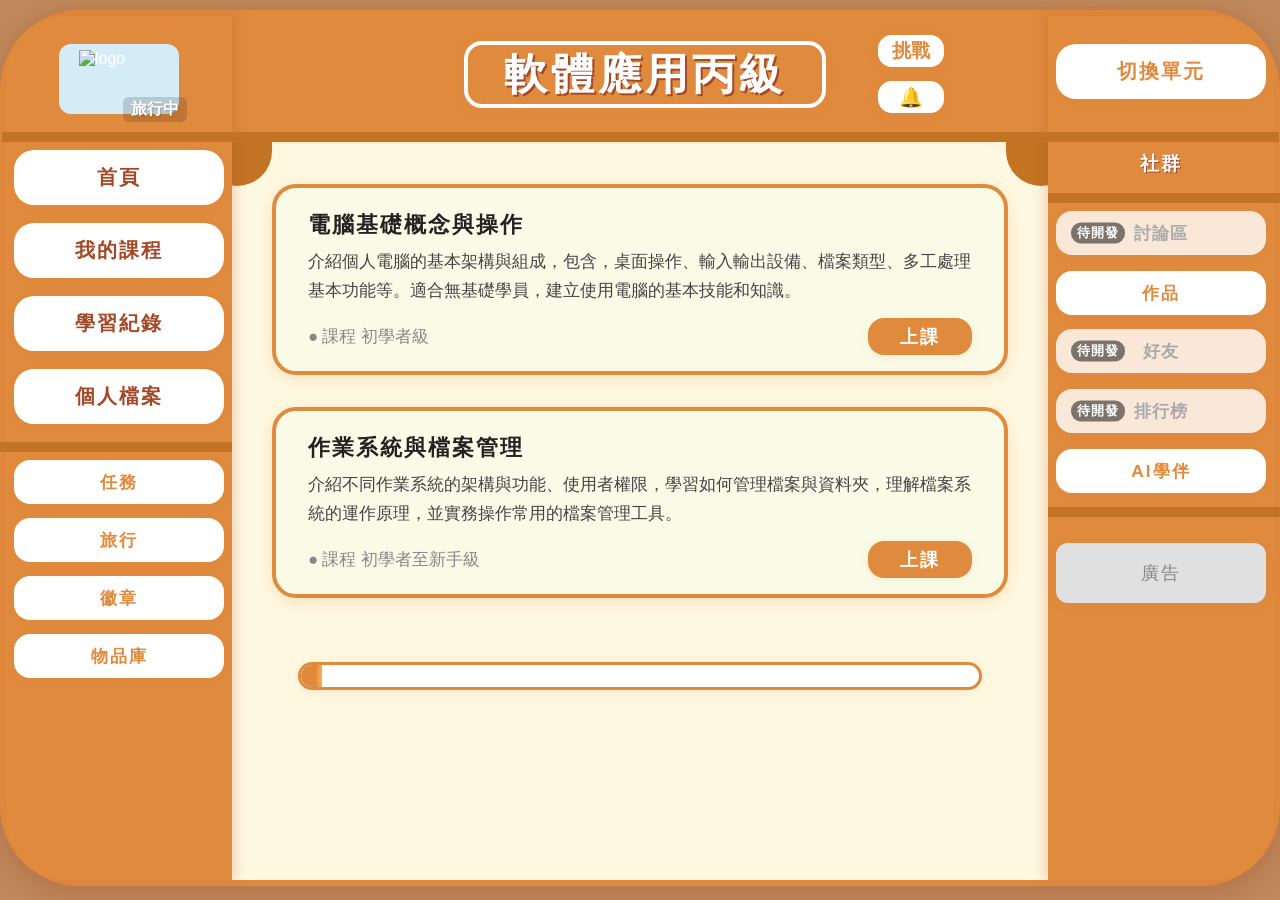
==== Main.html @ 5e8b5985 "Updates" ====
<!DOCTYPE html>
<!-- saved from url=(0060)file:///C:/Users/c1348/Documents/GitHub/Web/public/Main.html -->
<html lang="zh-Hant">

<head>
  <meta http-equiv="Content-Type" content="text/html; charset=UTF-8">

  <title>軟體應用丙級主畫面</title>
  <meta name="viewport" content="width=device-width, initial-scale=1">
  <link href="./Main_files/bootstrap.min.css" rel="stylesheet">
  <link href="./Main_files/css2" rel="stylesheet">
  <link rel="stylesheet" href="Main.css">
   <script src="https://cdn.botpress.cloud/webchat/v2.4/inject.js"></script>
  <style>

    #webchat .bpWebchat {
      position: unset;
      width: 100%;
      height: 95%;
      max-height: 100%;
      max-width: 100%;      
    }

    #webchat .bpFab {
      display: none;
    }

    .card {
      background: #fff;
      border: 1px solid #ddd;
      border-radius: 8px;
      padding: 16px;
      margin: 8px;
      cursor: pointer;
      transition: transform 0.2s;
    }

    .card:hover {
      transform: translateY(-2px);
      box-shadow: 0 4px 8px rgba(0,0,0,0.1);
    }

    .unit-content-frame {
      background: #fff;
      border-radius: 8px;
      padding: 18px 24px;
      margin-bottom: 20px;
      border: 1px solid #ddd;
    }


    .unit-btns-wrapper {
      display: flex;
      gap: 12px;
      margin: 20px 0;
    }
    .unit-btn {
      min-width: 36px;
      height: 36px;
      border: none;
      border-radius: 50%;
      background: #bbb;
      color: #fff;
      font-size: 1.1rem;
      font-weight: bold;
      cursor: pointer;
      transition: background 0.2s, transform 0.1s;
      box-shadow: 0 2px 6px rgba(0,0,0,0.08);
      outline: none;
      padding: 0;
      display: flex;
      align-items: center;
      justify-content: center;
    }
    .unit-btn.active, .unit-btn:focus {
      background: #b75e14;
      transform: scale(1.08);
    }
    .subunit-btn {
      min-width: 72px;
      height: 36px;
      border: none;
      border-radius: 18px;
      background: #eee;
      color: #b75e14;
      font-size: 1rem;
      font-weight: bold;
      cursor: pointer;
      transition: background 0.2s, color 0.2s, transform 0.1s;
      box-shadow: 0 1px 4px rgba(0,0,0,0.06);
      outline: none;
      padding: 0 18px;
      margin-right: 0;
      margin-bottom: 0;
      display: flex;
      align-items: center;
      justify-content: center;
    }
    .subunit-btn.active, .subunit-btn:focus {
      background: #b75e14;
      color: #fff;
      transform: scale(1.06);
    }
    /* 其他現有樣式保持不變 */
  </style>
</head>

<body>
  <div class="main-card">
    <!-- 側邊欄 -->
    <div class="sidebar">
      <div class="logo-box">
        <img src="images/3/runing_cat.gif" alt="logo" class="logo-img">
        <div class="logo-text">旅行中</div>
      </div>
      <div class="dark-frame" style="visibility:hidden"></div>
      <button class="nav-btn" onclick="showPage('page-home')">首頁</button>
      <button class="nav-btn" onclick="showPage('page-courses')">我的課程</button>
      <button class="nav-btn" onclick="showPage('page-records')">學習紀錄</button>
      <button class="nav-btn" onclick="showPage('page-profile')">個人檔案</button>
      <div class="dark-frame"></div>
      <button class="nav-btn2"onclick="showPage('page-mission')">任務</button>
      <button class="nav-btn2" onclick="showPage('page-adventure')">旅行</button>
      <button class="nav-btn2"onclick="showPage('page-badge')">徽章</button>
      <button class="nav-btn2">物品庫</button>
    </div>
    <!-- 主區塊：標題列+內容 -->
    <div class="main-area">
      <div class="main-header">
        <div class="ball" style="left:-30px;"></div>
        <div class="ball" style="right:36px;"></div>
        <span class="main-title">軟體應用丙級</span>
        <div class="right-btn-group" style="z-index: 2;">
          <button class="challenge-btn" onclick="showChallengeModal()">挑戰</button>
          <button class="bell-btn">🔔</button>
        </div>
      </div>
      <div class="dark-frame"
        style="margin-left: 7px; background-color: #C47323; width: 128%; z-index: 5; align-self: center;"></div>
      <div class="main-content" style="padding: 10px 40px;">
        <!-- 我的課程 -->
        <div id="page-courses">
          <!-- ...原本我的課程內容... -->
          <div class="lesson-list">
            <div class="lesson-card">
              <div class="lesson-title">電腦基礎概念與操作</div>
              <div class="lesson-desc">介紹個人電腦的基本架構與組成，包含，桌面操作、輸入輸出設備、檔案類型、多工處理基本功能等。適合無基礎學員，建立使用電腦的基本技能和知識。</div>
              <div class="lesson-meta">
                <span>● 課程 初學者級</span>
                <button class="lesson-btn" onclick="showPage('page-lesson', 'basic-pc')">上課</button>
              </div>
            </div>
            <div class="lesson-card">
              <div class="lesson-title">作業系統與檔案管理</div>
              <div class="lesson-desc">介紹不同作業系統的架構與功能、使用者權限，學習如何管理檔案與資料夾，理解檔案系統的運作原理，並實務操作常用的檔案管理工具。</div>
              <div class="lesson-meta">
                <span>● 課程 初學者至新手級</span>
                <button class="lesson-btn" onclick="showPage('page-lesson', 'os-file')">上課</button>                          
              </div>                
            </div>
          </div>          
          <div class="progress-bar" >
            <div class="progress-bar-inner" style="width:3%"></div>
          </div>          
        </div>        
        <!-- 筆記 -->
        <div id="page-notes" style="display:none;">
          <h2>筆記</h2>
          <p>這裡是筆記內容。</p>
        </div>
        <!-- 首頁 -->
        <div id="page-home" style="display:none;">
          <h2>首頁</h2>
          <p>這裡是首頁內容。</p>
        </div>
        <!-- 學習紀錄 -->
        <div id="page-records" style="display:none;">
          <h2>學習紀錄</h2>
          <p>這裡是學習紀錄內容。</p>
        </div>
        <!-- 個人檔案頁面 -->
        <div id="page-profile" style="display:none;">
          <h2>個人檔案</h2>
          <p>這裡是個人檔案內容。</p>
        </div>
        <!-- 旅行頁面 -->
        <div id="page-adventure" style="display:none;">
          <h2>旅行</h2>
          <p>這裡是旅行內容。</p>
        </div>
        <!-- 課堂 -->
        <div id="page-lesson" style="display:none;">
          <div class="lesson-header">
            <div class="lesson-text">
              <h2 id="lesson-title" style="font-size: 1.6rem; color: #FFF; letter-spacing: 2px; margin: 6px 0px;">
                課堂名稱</h2>
              <h4 id="lesson-desc" style="font-size: 1rem; color: #FFF; margin: 0;">課程內容會顯示在這裡。</h4>
            </div>
            <div class="progrress-frame" style="position: relative;">
              <img src="images/3/Progress_Cat.png" style="width: 150%; height: 200%; z-index: 2;" alt="進度貓咪">
                <div style="position: absolute; left: 70%; transform: translateX(-50%); bottom: -42px; width: 160px; height: 48px; background: #fff; border-radius: 8px; border: 4px solid #333; display: flex; align-items: center; justify-content: center; font-size: 1.1rem; color: #333; box-shadow: 0 2px 8px rgba(0,0,0,0.08); font-weight: bold;">
                目前進度：<span id="lesson-progress">0%</span>
              </div>
            </div>
          </div>
          <div id="lesson-units" class="unit-btns-wrapper"></div>
          <div class="unit-content-frame" style="background: #fff; border-radius: 8px; padding: 18px 24px; margin-bottom: 20px;">
            <h3 id="unit-title" style="color: #b75e14; font-size: 1.2rem; margin-bottom: 8px;">單元標題</h3>
            <div id="unit-content" style="color: #333; font-size: 1rem;">單元內容會顯示在這裡。</div>
          </div>
        </div>
        <!-- 任務頁面 -->
        <div id="page-mission" style="display:none;">
          <h2>任務</h2>
          <p>這裡是任務內容。</p>
        </div>
        <!-- 徽章頁面 -->
        <div id="page-badge" style="display:none;">
          <h2>徽章</h2>
          <p>這裡是徽章內容。</p>
        </div>
        <!-- 其他頁面依此類推... -->
      </div>
    </div>
    <!-- 右側欄 -->
    <div class="rightbar">
      <button class="unit-btn1">切換單元</button>
      <div class="dark-frame" style="visibility:hidden; margin-left: 12px;"></div>
      <div class="section-title">社群</div>
      <div class="dark-frame" style="margin-left: 12px;"></div>
      <button class="group-btn disabled-btn">討論區</button>
      <button class="nav-btn2">作品</button>
      <button class="group-btn disabled-btn">好友</button>
      <button class="group-btn disabled-btn">排行榜</button>
      <button class="nav-btn2" onclick="openAIWebchat()">AI學伴</button>
      <div class="dark-frame" style="margin-left: 12px;"></div>
      <div class="ad">廣告</div>
    </div>
  </div>

  <!-- 挑戰小視窗 Modal -->
  <div id="challenge-modal" style="display:none; position: fixed; left: 50%; top: 60%; transform: translate(-50%, 0); min-width: 320px; min-height: 120px; background: #fff; border-radius: 12px; box-shadow: 0 4px 24px rgba(0,0,0,0.18); z-index: 9999; padding: 24px 32px; text-align: center;">
    <h3 style="margin-bottom: 8px;position: absolute; top:16  px">挑戰！</h3>    
    <div class="progress-bar">
  <!-- 挑戰條-->
      <div class="progress-bar-inner" style="position: relative; width:100%; top: -16px; " >
      <p style="position: relative; top: -0px; z-index: 2;color: #fff;left: -25%;">完成一個課程。</p>
      </div>
    </div>
    <div class="progress-bar" style="margin-top:auto; ">
  <!-- 挑戰條-->
      <div class="progress-bar-inner" style="position: relative; width:100%; top: -16px;" >
      <p style="position: relative; top: -0px; z-index: 2;color: #fff;left: -25%;">完成三個課程。</p>
      </div>
    </div>
    <button onclick="closeChallengeModal()" style="margin-top: 0px;" class="lesson-btn">關閉</button>
  </div>
    <!-- AI學伴  -->
  <div id="webchat" style="z-index: 2; position:absolute; bottom: 0%; right:0dvi; width: 300px; height: 400px; display: none;"></div>
  <script>
    const lessons = {
      'basic-pc': {
        title: '電腦基礎概念與操作',
        desc: '介紹個人電腦的基本架構與組成，包含桌面操作、輸入輸出設備、檔案類型、資料傳輸速度基本功能等。適合無基礎學員，建立使用電腦的基本技能和知識。',
        units: [
          { 
            title: '單元一：電腦的組成', 
            content: `
              <div>
                <div style="margin-bottom:16px; display: flex; gap: 12px; flex-wrap: wrap;">
                  <button class="subunit-btn" id="subunit-btn-0" onclick="showSubUnit(0)">主機</button>
                  <button class="subunit-btn" id="subunit-btn-1" onclick="showSubUnit(1)">螢幕</button>
                  <button class="subunit-btn" id="subunit-btn-2" onclick="showSubUnit(2)">鍵盤</button>
                  <button class="subunit-btn" id="subunit-btn-3" onclick="showSubUnit(3)">滑鼠</button>
                  <button class="subunit-btn" id="subunit-btn-4" onclick="showSubUnit(4)">互動表格</button>
                </div>
                <div id="subunit-content"></div>
              </div>
            `
          },
          { title: '單元二：桌面操作', content: '學習如何操作桌面、開啟程式、管理視窗。' },
          { title: '單元三：輸入輸出設備', content: '認識各種輸入與輸出設備，例如滑鼠、鍵盤、印表機、螢幕等。' },
          { title: '單元四：檔案類型', content: '了解常見的檔案類型與副檔名，如何辨識與管理。' },
          { title: '單元五：多工處理', content: '介紹多工處理的基本概念與在作業系統中的應用。' },
          { title: '單元六：資料傳輸速度', content: '說明資料傳輸速度的單位與影響因素。' },
          { title: '單元七：電腦安全', content: '基礎電腦安全知識與防護措施。' },
          { title: '單元八：軟體安裝', content: '學習如何安裝與移除應用程式。' },
          { title: '單元九：網路基礎', content: '簡介網路連線與網路設定。' },
          { title: '單元十：常見問題排解', content: '遇到電腦問題時的基本排解方法。' }
        ]
      },
      'os-file': {
        title: '作業系統與檔案管理',
        desc: '介紹不同作業系統的架構與功能、使用者權限，學習如何管理檔案與資料夾，理解檔案系統的運作原理，並實務操作常用的檔案管理工具。',
        units: [
          { title: '單元一：作業系統介紹', content: '本單元說明作業系統的種類與基本功能。' },
          { title: '單元二：檔案與資料夾管理', content: '學習如何建立、刪除、移動檔案與資料夾。' },
          { title: '單元三：使用者權限', content: '了解作業系統中的使用者權限與安全性設定。' },
          { title: '單元四：檔案系統原理', content: '認識檔案系統的運作方式與常見格式。' },
          { title: '單元五：實用檔案管理工具', content: '介紹常用的檔案管理工具與操作技巧。' },
          { title: '單元六：備份與還原', content: '學習如何備份與還原檔案。' },
          { title: '單元七：磁碟管理', content: '磁碟分割、格式化與管理。' },
          { title: '單元八：系統設定', content: '作業系統常見設定與調整。' },
          { title: '單元九：資源監控', content: '如何監控系統資源與效能。' },
          { title: '單元十：常見問題排解', content: '作業系統與檔案管理常見問題的排解方法。' }
        ]
      }
      // 你可以繼續新增更多課程資料
    };

    function showPage(pageId, lessonId) {
      const pages = ['page-home', 'page-notes', 'page-courses', 'page-records', 'page-lesson','page-profile','page-adventure','page-mission','page-badge'];
      pages.forEach(id => {
        document.getElementById(id).style.display = (id === pageId) ? '' : 'none';
      });

      if (pageId === 'page-lesson' && lessonId && lessons[lessonId]) {
        document.getElementById('lesson-title').textContent = lessons[lessonId].title;
        document.getElementById('lesson-desc').textContent = lessons[lessonId].desc;
        // 動態產生單元小按鈕（僅顯示一、二、三...）
        const numToZh = ['一','二','三','四','五','六','七','八','九','十'];
        let unitListHtml = '';
        lessons[lessonId].units.forEach((unit, idx) => {
          const zh = numToZh[idx] || (idx+1);
          unitListHtml += `<button class="unit-btn" id="unit-btn-${idx}" onclick="showUnit('${lessonId}', ${idx})">${zh}</button>`;
        });
        document.getElementById('lesson-units').innerHTML = unitListHtml;
        // 預設顯示第一個單元內容並高亮
        showUnit(lessonId, 0);
      }
    }
    // 顯示單元內容
    function showUnit(lessonId, unitIdx) {
      const unit = lessons[lessonId].units[unitIdx];
      document.getElementById('unit-title').textContent = unit.title;
      // 判斷是否為"單元一：電腦的組成"
      if (unit.title.indexOf('電腦的組成') !== -1) {
        document.getElementById('unit-content').innerHTML = unit.content;
        showSubUnit(0); // 預設顯示第一個子單元
      } else if (unit.title.indexOf('互動表格') !== -1) {
        document.getElementById('unit-content').innerHTML = unit.content;
        renderInteractiveTableV2();
      } else {
        document.getElementById('unit-content').textContent = unit.content;
      }
      // 高亮目前按鈕
      const btns = document.querySelectorAll('.unit-btn');
      btns.forEach((btn, idx) => btn.classList.toggle('active', idx === unitIdx));
    }

    // 單元一子單元內容
    const subUnitContents = [
      // 主機
      `<div>
        <div id="dialogue-system" style="margin-bottom:16px;">
          <div id="dialogue-text" style="font-size:1.05em;min-height:40px;margin-bottom:12px;"></div>
          <div id="dialogue-choices" style="display:flex;gap:12px;"></div>
        </div>
        主機：電腦的核心部件，負責資料處理與運算。
      </div>`,
      // 螢幕
      `<div>
        <div id="dialogue-system" style="margin-bottom:16px;">
          <div id="dialogue-text" style="font-size:1.05em;min-height:40px;margin-bottom:12px;"></div>
          <div id="dialogue-choices" style="display:flex;gap:12px;"></div>
        </div>
        螢幕：顯示電腦輸出的資訊，屬於輸出設備。
      </div>`,
      // 鍵盤
      `<div>
        <div id="dialogue-system" style="margin-bottom:16px;">
          <div id="dialogue-text" style="font-size:1.05em;min-height:40px;margin-bottom:12px;"></div>
          <div id="dialogue-choices" style="display:flex;gap:12px;"></div>
        </div>
        鍵盤：常見的輸入設備，用於輸入文字與指令。
      </div>`,
      // 滑鼠
      `<div>
        <div id="dialogue-system" style="margin-bottom:16px;">
          <div id="dialogue-text" style="font-size:1.05em;min-height:40px;margin-bottom:12px;"></div>
          <div id="dialogue-choices" style="display:flex;gap:12px;"></div>
        </div>
        滑鼠：常見的輸入設備，用於控制游標與操作介面。
      </div>`,
      // 互動表格
      `<div id="interactive-table-frame" style='margin: 4px 0;'>
        <div style="border:2px solid #b75e14; border-radius:12px; padding:4px; background:#fff;">
          <div id="dialogue-system" style="margin-bottom:4px;">
            <div id="dialogue-text" style="font-size:1.05em;min-height:40px;margin-bottom:-24px;"></div>
            <div id="dialogue-choices" style="display:flex;gap:4px;"></div>
          </div>
          <div id="drag-table-container"></div>
          <div style="margin-top:8px;">
            <span style="font-size:0.95em;color:#888;">提示：拖曳下方裝置到正確分類框中。</span>
          </div>
        </div>
      </div>`
    ];

    function showSubUnit(idx) {
      const sub = document.getElementById('subunit-content');
      if (!sub) return;
      sub.innerHTML = subUnitContents[idx];
      // 高亮目前子單元按鈕
      for (let i = 0; i < 5; i++) {
        const btn = document.getElementById('subunit-btn-' + i);
        if (btn) btn.classList.toggle('active', i === idx);
      }
      // 對話引導
      renderDialogueSystemForSubunit(idx);
      if (idx === 4) renderInteractiveTableV2();
    }

    // 對話選擇系統 for 單元一子單元
    function renderDialogueSystemForSubunit(idx) {
      const dialogueSets = [
        // 主機
        [
          {
            text: "歡迎進入電腦的組成介紹。你知道主機的主要功能是什麼嗎？",
            choices: [
              { text: "資料處理與運算", next: 1 },
              { text: "顯示畫面", next: 2 }
            ]
          },
          {
            text: "答對了！主機負責資料處理與運算。下一步，來看看螢幕。",
            choices: [
              { text: "前往螢幕", action: () => showSubUnit(1) }
            ]
          },
          {
            text: "主機主要負責資料處理與運算，顯示畫面是螢幕的功能喔！",
            choices: [
              { text: "再試一次", next: 0 }
            ]
          }
        ],
        // 螢幕
        [
          {
            text: "螢幕屬於哪一類設備？",
            choices: [
              { text: "輸入設備", next: 2 },
              { text: "輸出設備", next: 1 }
            ]
          },
          {
            text: "正確！螢幕是輸出設備。接下來認識鍵盤。",
            choices: [
              { text: "前往鍵盤", action: () => showSubUnit(2) }
            ]
          },
          {
            text: "螢幕是輸出設備，負責顯示資訊。",
            choices: [
              { text: "再試一次", next: 0 }
            ]
          }
        ],
        // 鍵盤
        [
          {
            text: "鍵盤的主要用途是？",
            choices: [
              { text: "輸入文字與指令", next: 1 },
              { text: "播放音樂", next: 2 }
            ]
          },
          {
            text: "答對了！鍵盤是常見的輸入設備。接下來看看滑鼠。",
            choices: [
              { text: "前往滑鼠", action: () => showSubUnit(3) }
            ]
          },
          {
            text: "鍵盤主要用於輸入文字與指令，播放音樂是其他設備的功能。",
            choices: [
              { text: "再試一次", next: 0 }
            ]
          }
        ],
        // 滑鼠
        [
          {
            text: "滑鼠屬於哪一類設備？",
            choices: [
              { text: "輸入設備", next: 1 },
              { text: "輸出設備", next: 2 }
            ]
          },
          {
            text: "正確！滑鼠是輸入設備。最後來挑戰互動表格吧！",
            choices: [
              { text: "前往互動表格", action: () => showSubUnit(4) }
            ]
          },
          {
            text: "滑鼠是輸入設備，請再試一次！",
            choices: [
              { text: "再試一次", next: 0 }
            ]
          }
        ]
      ];

      const dialogue = dialogueSets[idx];
      if (!dialogue) {
        // 沒有對話內容時，將 dialogue-system 的 margin-bottom 設為 0
        const sys = document.getElementById('dialogue-system');
        if (sys) sys.style.marginBottom = '0';
        return;
      }
      const textDiv = document.getElementById('dialogue-text');
      const choicesDiv = document.getElementById('dialogue-choices');
      let dialogueIdx = 0;

      function renderDialogue(idx) {
        const node = dialogue[idx];
        textDiv.textContent = node.text;
        choicesDiv.innerHTML = '';
        node.choices.forEach(choice => {
          const btn = document.createElement('button');
          btn.textContent = choice.text;
          btn.className = 'subunit-btn';
          btn.onclick = () => {
            if (typeof choice.action === 'function') {
              choice.action();
            } else if (typeof choice.next === 'number') {
              renderDialogue(choice.next);
            }
          };
          choicesDiv.appendChild(btn);
        });
      }
      renderDialogue(dialogueIdx);
    }
    // 新版互動式表格JS
    function renderInteractiveTableV2() {
      const container = document.getElementById('drag-table-container');
      if (!container) return;
      container.innerHTML = `
        <div style="display: flex; align-items: flex-start; gap: 24px; position: relative; margin-top:0; padding-top:0;">
          <div id="table-frame-move" style="display:inline-block; border:2px dashed #b75e14; border-radius:10px; padding:12px; background:#fff; cursor:move; margin-top:0;">
            <table style="border-collapse:collapse;width:100%;max-width:420px;margin-top:0;">
              <tr>
            <th style="border:1px solid #b75e14;padding:8px 12px;background:#ffe5c2;">滑鼠</th>
            <th style="border:1px solid #b75e14;padding:8px 12px;background:#ffe5c2;">鍵盤</th>
            <th style="border:1px solid #b75e14;padding:8px 12px;background:#e7eaff;">螢幕</th>
            <th style="border:1px solid #b75e14;padding:8px 12px;background:#e7eaff;">喇叭</th>
              </tr>
              <tr>
            <td id="frame-mouse" class="drop-frame" style="border:1px solid #b75e14;height:60px;min-width:80px;"></td>
            <td id="frame-keyboard" class="drop-frame" style="border:1px solid #b75e14;height:60px;min-width:80px;"></td>
            <td id="frame-screen" class="drop-frame" style="border:1px solid #b75e14;height:60px;min-width:80px;"></td>
            <td id="frame-speaker" class="drop-frame" style="border:1px solid #b75e14;height:60px;min-width:80px;"></td>
              </tr>
              <tr>
            <th style="border:1px solid #b75e14;padding:8px 12px;background:#e7f7e7;" colspan="2">輸入設備</th>
            <th style="border:1px solid #b75e14;padding:8px 12px;background:#f7e7e7;" colspan="2">輸出設備</th>
              </tr>
              <tr>
            <td id="frame-input" class="drop-frame" colspan="2" style="border:1px solid #b75e14;height:60px;"></td>
            <td id="frame-output" class="drop-frame" colspan="2" style="border:1px solid #b75e14;height:60px;"></td>
              </tr>
            </table>
            </div>
            <div style="display:flex;flex-direction:column;gap:4px;min-width:40px;margin-top:0;">
            <div class="draggable-cell" draggable="true" data-type="mouse" style="border:1px solid #888;padding:6px 8px;border-radius:8px;cursor:grab;background:#f7f7f7;min-width:40px;text-align:center;">滑鼠</div>
            <div class="draggable-cell" draggable="true" data-type="keyboard" style="border:1px solid #888;padding:6px 8px;border-radius:8px;cursor:grab;background:#f7f7f7;min-width:40px;text-align:center;">鍵盤</div>
            <div class="draggable-cell" draggable="true" data-type="input" style="border:1px solid #888;padding:6px 8px;border-radius:8px;cursor:grab;background:#f7f7f7;min-width:40px;text-align:center;">輸入設備</div>
            <div class="draggable-cell" draggable="true" data-type="screen" style="border:1px solid #888;padding:6px 8px;border-radius:8px;cursor:grab;background:#f7f7f7;min-width:40px;text-align:center;">螢幕</div>
            <div class="draggable-cell" draggable="true" data-type="speaker" style="border:1px solid #888;padding:6px 8px;border-radius:8px;cursor:grab;background:#f7f7f7;min-width:40px;text-align:center;">喇叭</div>
            <div class="draggable-cell" draggable="true" data-type="output" style="border:1px solid #888;padding:6px 8px;border-radius:8px;cursor:grab;background:#f7f7f7;min-width:40px;text-align:center;">輸出設備</div>
            </div>
          </div>
        </div>
      `;

      // 拖拉事件
      container.querySelectorAll('.draggable-cell').forEach(cell => {
        cell.addEventListener('dragstart', e => {
          e.dataTransfer.setData('text/plain', cell.outerHTML);
          setTimeout(() => cell.style.visibility = 'hidden', 0);
        });
        cell.addEventListener('dragend', e => {
          cell.style.visibility = '';
        });
      });

      container.querySelectorAll('.drop-frame').forEach(frame => {
        frame.addEventListener('dragover', e => {
          e.preventDefault();
          frame.style.background = '#fffbe6';
        });
        frame.addEventListener('dragleave', e => {
          frame.style.background = '';
        });
        frame.addEventListener('drop', e => {
          e.preventDefault();
          frame.style.background = '';
          const html = e.dataTransfer.getData('text/plain');
          if (html) {
            // 僅允許一個cell
            frame.innerHTML = html;
            // 重新掛載拖拉事件
            const dropped = frame.querySelector('.draggable-cell');
            if (dropped) {
              dropped.addEventListener('dragstart', ev => {
                ev.dataTransfer.setData('text/plain', dropped.outerHTML);
                setTimeout(() => dropped.style.visibility = 'hidden', 0);
              });
              dropped.addEventListener('dragend', ev => {
                dropped.style.visibility = '';
              });
            }
          }
        });
      });

      // 讓整個表格框可移動
      const tableFrame = document.getElementById('table-frame-move');
      let isDragging = false, startX = 0, startY = 0, origX = 0, origY = 0;
      tableFrame.addEventListener('mousedown', function(e) {
        if (e.target !== tableFrame) return;
        isDragging = true;
        startX = e.clientX;
        startY = e.clientY;
        const rect = tableFrame.getBoundingClientRect();
        origX = rect.left;
        origY = rect.top;
        tableFrame.style.position = 'fixed';
        tableFrame.style.zIndex = 99;
        document.body.style.userSelect = 'none';
      });
      document.addEventListener('mousemove', function(e) {
        if (!isDragging) return;
        tableFrame.style.left = (origX + e.clientX - startX) + 'px';
        tableFrame.style.top = (origY + e.clientY - startY) + 'px';
      });
      document.addEventListener('mouseup', function() {
        if (isDragging) {
          isDragging = false;
          document.body.style.userSelect = '';
        }
      });
    }
  </script>
  <!-- Botpress 初始化腳本移到這裡 -->
  <script>
    window.botpress.on("webchat:ready", () => {
      window.botpress.open();
    });
    window.botpress.init({
      "botId": "8db1604b-6b48-4919-9a5c-4b3eb23948a4",
      "configuration": {
        "botName": "AI小老師",
        "botAvatar": "https://files.bpcontent.cloud/2025/05/20/06/20250520062614-9U6T9BFK.png",
        "fabImage": "https://files.bpcontent.cloud/2025/05/20/06/20250520062438-1O49HB49.png",
        "website": {},
        "email": {},
        "phone": {},
        "termsOfService": {},
        "privacyPolicy": {},
        "color": "#b75e14",
        "variant": "soft",
        "themeMode": "light",
        "fontFamily": "ibm",
        "radius": 3,
        "additionalStylesheetUrl": "https://files.bpcontent.cloud/2025/05/20/06/20250520062811-KX8CLOG6.css"
      },
      "clientId": "51db9fc7-e92e-41f3-a0e2-d4105907deab",
      "selector": "#webchat"
    });
  </script>
</body>
</html>
---- Main.css ----
body {
  background-color: #c08b5c;
  background-image: url("images/2/bg1.png");
  background-position: center;
  background-size: cover;
  min-height: 100vh;
  display: flex;
  align-items: stretch;
  justify-content: stretch;
  margin: 0;
  padding: 0;
}

.main-card {
  position: relative;
  border-radius: 80px;
  padding: 0;
  max-width: 1280px;
  max-height: 720px;
  width: 100vw;
  min-width: 1200px;
  box-shadow: 0 8px 32px 8px #a3492844;
  background: #fff8e1;
  min-height: 96vh;
  display: flex;
  flex-direction: row;
  gap: 0;
  border: 6px solid #e08a3d;
  margin: 10px auto;
}

.sidebar,
.rightbar {
  background: #e08a3d;
  border-radius: 36px;
  padding: 18px 8px;
  min-width: 170px;
  display: flex;
  flex-direction: column;
  align-items: center;
  gap: 8px;
  color: #fff;
  font-family: 'Poppins', sans-serif;
  box-shadow: 2px 0 12px #a3492833 inset;
  border-left: none;
}


.sidebar {
  z-index: 2;
  margin-left: 0;
  width: 210px;
  border-top-left-radius: 60px;
  border-bottom-left-radius: 60px;
  border-top-right-radius: 0px;
  border-bottom-right-radius: 0px;
  box-shadow: 4px 0 12px #a3492833;
  padding-top: 28px;
  border-right: none;
}


.rightbar {
  z-index: 2;
  margin-right: 0;
  width: 210px;
  border-top-right-radius: 60px;
  border-bottom-right-radius: 60px;
  border-top-left-radius: 0px;
  border-bottom-left-radius: 0px;
  box-shadow: -4px 0 12px #a3492833;
  padding-top: 28px;
}

.sidebar .nav-btn,
.sidebar .nav-btn {
  background: #fff;
  color: #a34928;
  border: none;
  border-radius: 20px;
  width: 100%;
  padding: 14px 0;
  font-size: 1.25rem;
  font-weight: bold;
  margin-bottom: 10px;
  box-shadow: 0 2px 6px #e08a3d22;
  transition: background 0.2s, color 0.2s;
  letter-spacing: 2px;
}

.sidebar .nav-btn2 {
  background: #fff;
  color: #e08a3d;
  border: none;
  border-radius: 16px;
  width: 100%;
  padding: 10px 0;
  font-size: 1.08rem;
  font-weight: bold;
  margin-bottom: 6px;
  box-shadow: 0 2px 6px #e08a3d22;
  transition: background 0.2s, color 0.2s;
  letter-spacing: 2px;
}
.rightbar .nav-btn2 {
  background: #fff;
  color: #e08a3d;
  border: none;
  border-radius: 16px;
  width: 100%;
  padding: 10px 0;
  font-size: 1.08rem;
  font-weight: bold;
  margin-bottom: 6px;
  box-shadow: 0 2px 6px #e08a3d22;
  transition: background 0.2s, color 0.2s;
  letter-spacing: 2px;
}

.sidebar .nav-btn:hover,
.sidebar .nav-btn2:hover {
  background: #ffe0b2;
  color: #a34928;
}

.rightbar .nav-btn2:hover {
  background: #ffe0b2;
  color: #a34928;
}

.sidebar .section-title {
  color: #fff;
  font-size: 1.13rem;
  font-weight: bold;
  margin: 12px 0 4px 0;
  letter-spacing: 2px;
  text-shadow: 1px 1px 0 #a34928;
}

.main-card {
  display: flex;
  flex-direction: row;
  /* ...existing code... */
}

.main-area {
  flex: 1;
  display: flex;
  flex-direction: column;
  min-width: 0;
}

.main-header {
  background: #e08a3d;
  color: #fff;
  font-family: 'Poppins', sans-serif;
  box-shadow: 0 4px 16px #e08a3d33;
  display: flex;
  align-items: center;
  justify-content: flex-start;
  gap: 16px;
  width: 100%;
  padding: 17px 32px;
  /*border-bottom: 12px solid rgba(0, 0, 0, 0.15);*/
  position: relative;
}

.main-header .main-title {
  font-size: 2.7rem;
  font-weight: bold;
  color: #fff;
  background: #e08a3d;
  border-radius: 18px;
  padding: 0 36px;
  letter-spacing: 4px;
  font-family: 'Poppins', sans-serif;
  box-shadow: 0 2px 8px #e08a3d44;
  border: 4px solid #fff;
  margin: 0 24px;
  text-shadow: 2px 2px 0 #a34928;
  margin-left: 200px;
}

.right-btn-group {
  display: flex;
  flex-direction: column;
  gap: 10px;
  align-items: center;
  margin-right: auto;
}

.main-header .challenge-btn,
.main-header .bell-btn {
  background: #fff;
  border: 2px solid #e08a3d;
  border-radius: 16px;
  width: 70px;
  height: 36px;
  display: flex;
  align-items: center;
  justify-content: center;
  font-size: 1.2rem;
  color: #e08a3d;
  font-weight: bold;
  margin-left: 10px;
  box-shadow: 0 2px 8px #e08a3d22;
  transition: background 0.2s;
}

.main-header .challenge-btn:hover,
.main-header .bell-btn:hover {
  background: #ffe0b2;
}

.lesson-list {
  width: 100%;
  max-width: 800px;
  display: flex;
  flex-direction: column;
  gap: 32px;
  margin: 0 auto 20px auto;
  margin-top: 32px;
}

.lesson-card {
  background: #f9fbe7;
  border: 4px solid #e08a3d;
  border-radius: 24px;
  padding: 22px 32px 16px 32px;
  box-shadow: 0 4px 16px #e08a3d33;
  position: relative;
  transition: box-shadow 0.2s;
}

.lesson-card:hover {
  box-shadow: 0 8px 32px #e08a3d44;
}

.lesson-card .lesson-title {
  font-size: 1.35rem;
  font-weight: bold;
  color: #222;
  margin-bottom: 8px;
  letter-spacing: 2px;
  text-shadow: 1px 1px 0 #fffde7;
}

.lesson-card .lesson-desc {
  color: #444;
  font-size: 1.08rem;
  margin-bottom: 12px;
  line-height: 1.7;
}

.lesson-card .lesson-meta {
  display: flex;
  align-items: center;
  justify-content: space-between;
  font-size: 1.05rem;
  color: #888;
  margin-top: 8px;
}

.lesson-card .lesson-meta .level {
  color: #e08a3d;
  font-weight: bold;
  margin-left: 8px;
}

.lesson-card .lesson-btn {
  background: #e08a3d;
  color: #fff;
  border: none;
  border-radius: 16px;
  padding: 6px 32px;
  font-size: 1.15rem;
  font-weight: bold;
  margin-top: 0;
  transition: background 0.2s;
  box-shadow: 0 2px 8px #e08a3d22;
  letter-spacing: 2px;
}
.lesson-btn {
  background: #e08a3d;
  color: #fff;
  border: none;
  border-radius: 16px;
  padding: 4px 24px;
  font-size: 1.15rem;
  font-weight: bold;
  margin-top: 0;
  transition: background 0.2s;
}

.lesson-card .lesson-btn:hover {
  background: #ffb74d;
  color: #fff;
}

.progress-bar {
  width: 92%;
  height: 22px;
  background: #fff;
  border-radius: 14px;
  border: 3px solid #e08a3d;
  margin: 0 auto 18px auto;
  overflow: hidden;
  position: relative;
  margin-top: 64px;
  box-shadow: 0 2px 8px #e08a3d22;
}

.progress-bar-inner {
  height: 100%;
  background: linear-gradient(90deg, #e08a3d 70%, #ffb74d 100%);
  border-radius: 14px 0 0 14px;
  width: 10%;
  transition: width 0.5s;
  box-shadow: 2px 0 8px #e08a3d44 inset;
}

.rightbar .unit-btn1 {
  z-index: 2;
  background: #fff;
  color: #e08a3d;
  border: none;
  border-radius: 20px;
  width: 100%;
  padding: 14px 0;
  font-size: 1.25rem;
  font-weight: bold;
  margin-bottom: 14px;
  box-shadow: 0 2px 6px #e08a3d22;
  transition: background 0.2s;
  letter-spacing: 2px;
}

.rightbar .unit-btn1:hover {
  background: #ffe0b2;
}

.rightbar .section-title {
  z-index: 1;
  color: #fff;
  font-size: 1.18rem;
  font-weight: bold;
  margin: 12px 0 8px 0;
  letter-spacing: 2px;
  text-align: center;
  text-shadow: 1px 1px 0 #a34928;
}

.rightbar .group-btn {
  background: #fff;
  color: #e08a3d;
  border: none;
  border-radius: 16px;
  width: 100%;
  padding: 10px 0;
  font-size: 1.09rem;
  font-weight: bold;
  margin-bottom: 8px;
  box-shadow: 0 2px 6px #e08a3d22;
  transition: background 0.2s;
  letter-spacing: 1px;
  position: relative;
}

.rightbar .group-btn:hover {
  background: #ffe0b2;
}

.rightbar .group-btn.disabled-btn {
  pointer-events: none;
  color: #aaa;
  background-color: rgba(255, 255, 255, 0.8);
  border: none;
  position: relative;
}

.rightbar .group-btn.disabled-btn::after {
  content: '待開發';
  position: absolute;
  top: 50%;
  left: 20%;
  transform: translate(-50%, -50%);
  background-color: rgba(0, 0, 0, 0.5);
  color: #fff;
  padding: 2px 6px;
  border-radius: 10px;
  font-size: 0.8rem;
  pointer-events: none;
  font-weight: bolder;
  white-space: nowrap;
  z-index: 10;
  opacity: 1;
}

.rightbar .group-btn.disabled-btn:hover,
.rightbar .group-btn.disabled-btn:focus {
  background-color: #fff;
  cursor: default;
  outline: none;
}

.rightbar .ad {
  background: #e0e0e0;
  color: #888;
  border-radius: 12px;
  width: 100%;
  min-height: 60px;
  display: flex;
  align-items: center;
  justify-content: center;
  margin-top: 18px;
  font-size: 1.1rem;
  box-shadow: 0 2px 8px #e08a3d22;
  letter-spacing: 2px;
}

.ball {
  z-index: 0;
  /* 保持較低 */
  width: 70px;
  height: 50px;
  margin-top: 20px;
  background: #C47323;
  border-radius: 0 0 100px 100px;
  display: inline-block;
  position: absolute;
  /* left 或 right 由 inline style 控制 */
  top: 100px;
}

.logo-box {
  position: relative;
  display: flex;
  background: #d3ecf5;
  /* 與圖片背景色相似，可依需求調整 */
  border-radius: 12px;
  align-items: center;
  justify-content: center;
  width: 120px;
  height: 70px;
  margin-bottom: 10px;
}

.logo-img {
  width: 80px;
  /* 圖片大小可依需求調整 */
  display: block;
  margin: 0 auto;
  position: absolute;
  top: -6px;
  margin-top: 12px;
  /* 讓圖片稍微往下，留空間給右下角文字 */
}

.logo-text {
  position: absolute;
  right: -8px;
  bottom: -8px;
  font-size: 1rem;
  font-weight: bold;
  color: #fff;
  text-shadow: 1px 1px 2px #0003;
  background: rgba(0, 0, 0, 0.15);
  /* 可選，讓文字更清晰 */
  padding: 2px 8px;
  border-radius: 6px;
}

.dark-frame {
  background-color: #C47323;
  color: #eee;
  padding: 5px 116px;
  margin-right: 6px;
}

.lesson-header {
  display: flex;
  justify-content: space-between;
  align-items: center;
  padding: 8px 32px;
  background-color: #C47323;
  height: 150px;
  margin-left: -32px;
  margin-right: -32px;
  margin-top: -30px;
}

.lesson-text {
  display: flex;
  flex-direction: column;
  justify-content: center;
  max-width: 70%;
}

.lesson-header .progrress-frame {
  background-color: #ffffff;
  width: 20%;
  height: 100px;
  border-radius: 10px;
  margin-top: 16px;
  margin-right: 32px;
position: relative;
  display: flex;
  align-items: center;
  justify-content: center;
}

.wrapper{
  display: flex;
  gap: 20px;
  width: 300px;
  overflow-x: scroll;
  scroll-snap-type: x mandatory;
}
.card{
  scroll-snap-align: center;
  box-sizing: border-box;
  padding: 20px 30px;
  flex-shrink: 0;
  width: 300px;
  background-color: white;
  border-radius: 14px;
  text-align: center;
}
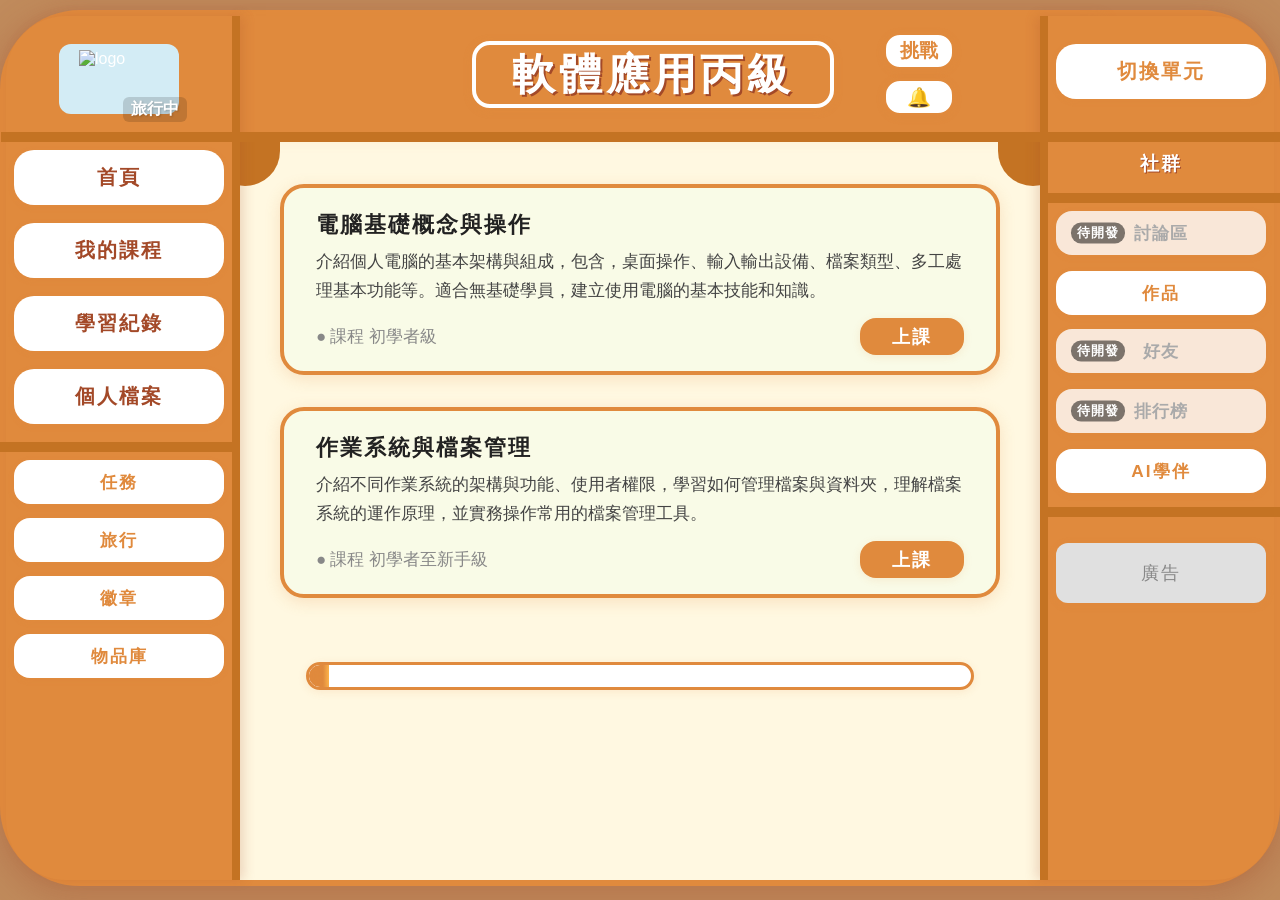
==== commit 76e62a83: "Updates" ====
--- a/Main.html
+++ b/Main.html
@@ -10,15 +10,14 @@
   <link href="./Main_files/bootstrap.min.css" rel="stylesheet">
   <link href="./Main_files/css2" rel="stylesheet">
   <link rel="stylesheet" href="Main.css">
-   <script src="https://cdn.botpress.cloud/webchat/v2.4/inject.js"></script>
+  <script src="https://cdn.botpress.cloud/webchat/v2.4/inject.js"></script>
   <style>
-
     #webchat .bpWebchat {
       position: unset;
       width: 100%;
       height: 95%;
       max-height: 100%;
-      max-width: 100%;      
+      max-width: 100%;
     }
 
     #webchat .bpFab {
@@ -37,7 +36,7 @@
 
     .card:hover {
       transform: translateY(-2px);
-      box-shadow: 0 4px 8px rgba(0,0,0,0.1);
+      box-shadow: 0 4px 8px rgba(0, 0, 0, 0.1);
     }
 
     .unit-content-frame {
@@ -54,6 +53,7 @@
       gap: 12px;
       margin: 20px 0;
     }
+
     .unit-btn {
       min-width: 36px;
       height: 36px;
@@ -65,17 +65,20 @@
       font-weight: bold;
       cursor: pointer;
       transition: background 0.2s, transform 0.1s;
-      box-shadow: 0 2px 6px rgba(0,0,0,0.08);
+      box-shadow: 0 2px 6px rgba(0, 0, 0, 0.08);
       outline: none;
       padding: 0;
       display: flex;
       align-items: center;
       justify-content: center;
     }
-    .unit-btn.active, .unit-btn:focus {
+
+    .unit-btn.active,
+    .unit-btn:focus {
       background: #b75e14;
       transform: scale(1.08);
     }
+
     .subunit-btn {
       min-width: 72px;
       height: 36px;
@@ -87,7 +90,7 @@
       font-weight: bold;
       cursor: pointer;
       transition: background 0.2s, color 0.2s, transform 0.1s;
-      box-shadow: 0 1px 4px rgba(0,0,0,0.06);
+      box-shadow: 0 1px 4px rgba(0, 0, 0, 0.06);
       outline: none;
       padding: 0 18px;
       margin-right: 0;
@@ -96,7 +99,9 @@
       align-items: center;
       justify-content: center;
     }
-    .subunit-btn.active, .subunit-btn:focus {
+
+    .subunit-btn.active,
+    .subunit-btn:focus {
       background: #b75e14;
       color: #fff;
       transform: scale(1.06);
@@ -119,9 +124,9 @@
       <button class="nav-btn" onclick="showPage('page-records')">學習紀錄</button>
       <button class="nav-btn" onclick="showPage('page-profile')">個人檔案</button>
       <div class="dark-frame"></div>
-      <button class="nav-btn2"onclick="showPage('page-mission')">任務</button>
+      <button class="nav-btn2" onclick="showPage('page-mission')">任務</button>
       <button class="nav-btn2" onclick="showPage('page-adventure')">旅行</button>
-      <button class="nav-btn2"onclick="showPage('page-badge')">徽章</button>
+      <button class="nav-btn2" onclick="showPage('page-badge')">徽章</button>
       <button class="nav-btn2">物品庫</button>
     </div>
     <!-- 主區塊：標題列+內容 -->
@@ -136,7 +141,7 @@
         </div>
       </div>
       <div class="dark-frame"
-        style="margin-left: 7px; background-color: #C47323; width: 128%; z-index: 5; align-self: center;"></div>
+        style="margin-left: 7px; background-color: #C47323; width: 131%; z-index: 5; align-self: center;"></div>
       <div class="main-content" style="padding: 10px 40px;">
         <!-- 我的課程 -->
         <div id="page-courses">
@@ -155,14 +160,14 @@
               <div class="lesson-desc">介紹不同作業系統的架構與功能、使用者權限，學習如何管理檔案與資料夾，理解檔案系統的運作原理，並實務操作常用的檔案管理工具。</div>
               <div class="lesson-meta">
                 <span>● 課程 初學者至新手級</span>
-                <button class="lesson-btn" onclick="showPage('page-lesson', 'os-file')">上課</button>                          
-              </div>                
+                <button class="lesson-btn" onclick="showPage('page-lesson', 'os-file')">上課</button>
+              </div>
             </div>
-          </div>          
-          <div class="progress-bar" >
+          </div>
+          <div class="progress-bar">
             <div class="progress-bar-inner" style="width:3%"></div>
-          </div>          
-        </div>        
+          </div>
+        </div>
         <!-- 筆記 -->
         <div id="page-notes" style="display:none;">
           <h2>筆記</h2>
@@ -192,13 +197,13 @@
         <div id="page-lesson" style="display:none;">
           <div class="lesson-header">
             <div class="lesson-text">
-              <h2 id="lesson-title" style="font-size: 1.6rem; color: #FFF; letter-spacing: 2px; margin: 6px 0px;">
+              <h2 id="lesson-title" style="z-index: 1;font-size: 1.6rem; color: #FFF; letter-spacing: 2px; margin: 6px 0px;">
                 課堂名稱</h2>
               <h4 id="lesson-desc" style="font-size: 1rem; color: #FFF; margin: 0;">課程內容會顯示在這裡。</h4>
             </div>
             <div class="progrress-frame" style="position: relative;">
               <img src="images/3/Progress_Cat.png" style="width: 150%; height: 200%; z-index: 2;" alt="進度貓咪">
-                <div style="position: absolute; left: 70%; transform: translateX(-50%); bottom: -42px; width: 160px; height: 48px; background: #fff; border-radius: 8px; border: 4px solid #333; display: flex; align-items: center; justify-content: center; font-size: 1.1rem; color: #333; box-shadow: 0 2px 8px rgba(0,0,0,0.08); font-weight: bold;">
+              <div style="position: absolute; left: 70%; transform: translateX(-50%); bottom: -42px; width: 160px; height: 48px; background: #fff; border-radius: 8px; border: 4px solid #333; display: flex; align-items: center; justify-content: center; font-size: 1.1rem; color: #333; box-shadow: 0 2px 8px rgba(0, 0, 0, 0.08); font-weight: bold;">
                 目前進度：<span id="lesson-progress">0%</span>
               </div>
             </div>
@@ -238,33 +243,16 @@
     </div>
   </div>
 
-  <!-- 挑戰小視窗 Modal -->
-  <div id="challenge-modal" style="display:none; position: fixed; left: 50%; top: 60%; transform: translate(-50%, 0); min-width: 320px; min-height: 120px; background: #fff; border-radius: 12px; box-shadow: 0 4px 24px rgba(0,0,0,0.18); z-index: 9999; padding: 24px 32px; text-align: center;">
-    <h3 style="margin-bottom: 8px;position: absolute; top:16  px">挑戰！</h3>    
-    <div class="progress-bar">
-  <!-- 挑戰條-->
-      <div class="progress-bar-inner" style="position: relative; width:100%; top: -16px; " >
-      <p style="position: relative; top: -0px; z-index: 2;color: #fff;left: -25%;">完成一個課程。</p>
-      </div>
-    </div>
-    <div class="progress-bar" style="margin-top:auto; ">
-  <!-- 挑戰條-->
-      <div class="progress-bar-inner" style="position: relative; width:100%; top: -16px;" >
-      <p style="position: relative; top: -0px; z-index: 2;color: #fff;left: -25%;">完成三個課程。</p>
-      </div>
-    </div>
-    <button onclick="closeChallengeModal()" style="margin-top: 0px;" class="lesson-btn">關閉</button>
-  </div>
-    <!-- AI學伴  -->
-  <div id="webchat" style="z-index: 2; position:absolute; bottom: 0%; right:0dvi; width: 300px; height: 400px; display: none;"></div>
+  <!-- AI學伴  -->
+  <div id="webchat" style="z-index: 2; position:absolute; bottom: 0%; right:0; width: 300px; height: 400px; display: none;"></div>
   <script>
     const lessons = {
       'basic-pc': {
         title: '電腦基礎概念與操作',
         desc: '介紹個人電腦的基本架構與組成，包含桌面操作、輸入輸出設備、檔案類型、資料傳輸速度基本功能等。適合無基礎學員，建立使用電腦的基本技能和知識。',
         units: [
-          { 
-            title: '單元一：電腦的組成', 
+          {
+            title: '單元一：電腦的組成',
             content: `
               <div>
                 <div style="margin-bottom:16px; display: flex; gap: 12px; flex-wrap: wrap;">
@@ -309,7 +297,7 @@
     };
 
     function showPage(pageId, lessonId) {
-      const pages = ['page-home', 'page-notes', 'page-courses', 'page-records', 'page-lesson','page-profile','page-adventure','page-mission','page-badge'];
+      const pages = ['page-home', 'page-notes', 'page-courses', 'page-records', 'page-lesson', 'page-profile', 'page-adventure', 'page-mission', 'page-badge'];
       pages.forEach(id => {
         document.getElementById(id).style.display = (id === pageId) ? '' : 'none';
       });
@@ -318,10 +306,10 @@
         document.getElementById('lesson-title').textContent = lessons[lessonId].title;
         document.getElementById('lesson-desc').textContent = lessons[lessonId].desc;
         // 動態產生單元小按鈕（僅顯示一、二、三...）
-        const numToZh = ['一','二','三','四','五','六','七','八','九','十'];
+        const numToZh = ['一', '二', '三', '四', '五', '六', '七', '八', '九', '十'];
         let unitListHtml = '';
         lessons[lessonId].units.forEach((unit, idx) => {
-          const zh = numToZh[idx] || (idx+1);
+          const zh = numToZh[idx] || (idx + 1);
           unitListHtml += `<button class="unit-btn" id="unit-btn-${idx}" onclick="showUnit('${lessonId}', ${idx})">${zh}</button>`;
         });
         document.getElementById('lesson-units').innerHTML = unitListHtml;
@@ -620,8 +608,12 @@
 
       // 讓整個表格框可移動
       const tableFrame = document.getElementById('table-frame-move');
-      let isDragging = false, startX = 0, startY = 0, origX = 0, origY = 0;
-      tableFrame.addEventListener('mousedown', function(e) {
+      let isDragging = false,
+        startX = 0,
+        startY = 0,
+        origX = 0,
+        origY = 0;
+      tableFrame.addEventListener('mousedown', function (e) {
         if (e.target !== tableFrame) return;
         isDragging = true;
         startX = e.clientX;
@@ -633,17 +625,37 @@
         tableFrame.style.zIndex = 99;
         document.body.style.userSelect = 'none';
       });
-      document.addEventListener('mousemove', function(e) {
+      document.addEventListener('mousemove', function (e) {
         if (!isDragging) return;
         tableFrame.style.left = (origX + e.clientX - startX) + 'px';
         tableFrame.style.top = (origY + e.clientY - startY) + 'px';
       });
-      document.addEventListener('mouseup', function() {
+      document.addEventListener('mouseup', function () {
         if (isDragging) {
           isDragging = false;
           document.body.style.userSelect = '';
         }
       });
+    }
+
+    function openAIWebchat() {
+      // 切換 webchat 顯示/隱藏
+      const webchatDiv = document.getElementById('webchat');
+      if (!webchatDiv) return;
+      if (webchatDiv.style.display === 'none' || webchatDiv.style.display === '') {
+        webchatDiv.style.display = '';
+        // 僅在 webchat ready 時開啟
+        if (window.botpress && typeof window.botpress.open === 'function') {
+          window.botpress.open();
+        }
+        webchatDiv.scrollIntoView({ behavior: 'smooth', block: 'center' });
+      } else {
+        webchatDiv.style.display = 'none';
+        // 可選：關閉 webchat 視窗（如有 close 方法）
+        if (window.botpress && typeof window.botpress.close === 'function') {
+          window.botpress.close();
+        }
+      }
     }
   </script>
   <!-- Botpress 初始化腳本移到這裡 -->
@@ -674,4 +686,5 @@
     });
   </script>
 </body>
+
 </html>
--- a/Main.css
+++ b/Main.css
@@ -44,7 +44,6 @@
   box-shadow: 2px 0 12px #a3492833 inset;
   border-left: none;
 }
-
 
 .sidebar {
   z-index: 2;
@@ -56,7 +55,7 @@
   border-bottom-right-radius: 0px;
   box-shadow: 4px 0 12px #a3492833;
   padding-top: 28px;
-  border-right: none;
+  border-right: 8px solid #c47323;
 }
 
 
@@ -70,6 +69,7 @@
   border-bottom-left-radius: 0px;
   box-shadow: -4px 0 12px #a3492833;
   padding-top: 28px;
+    border-left: 8px solid #c47323;
 }
 
 .sidebar .nav-btn,
@@ -237,6 +237,7 @@
 }
 
 .lesson-card .lesson-title {
+  z-index: 2;
   font-size: 1.35rem;
   font-weight: bold;
   color: #222;
@@ -479,13 +480,14 @@
 
 .lesson-header {
   display: flex;
+  z-index: 5;
   justify-content: space-between;
   align-items: center;
   padding: 8px 32px;
   background-color: #C47323;
   height: 150px;
-  margin-left: -32px;
-  margin-right: -32px;
+  margin-left: -48px;
+  margin-right: -48px;
   margin-top: -30px;
 }
 
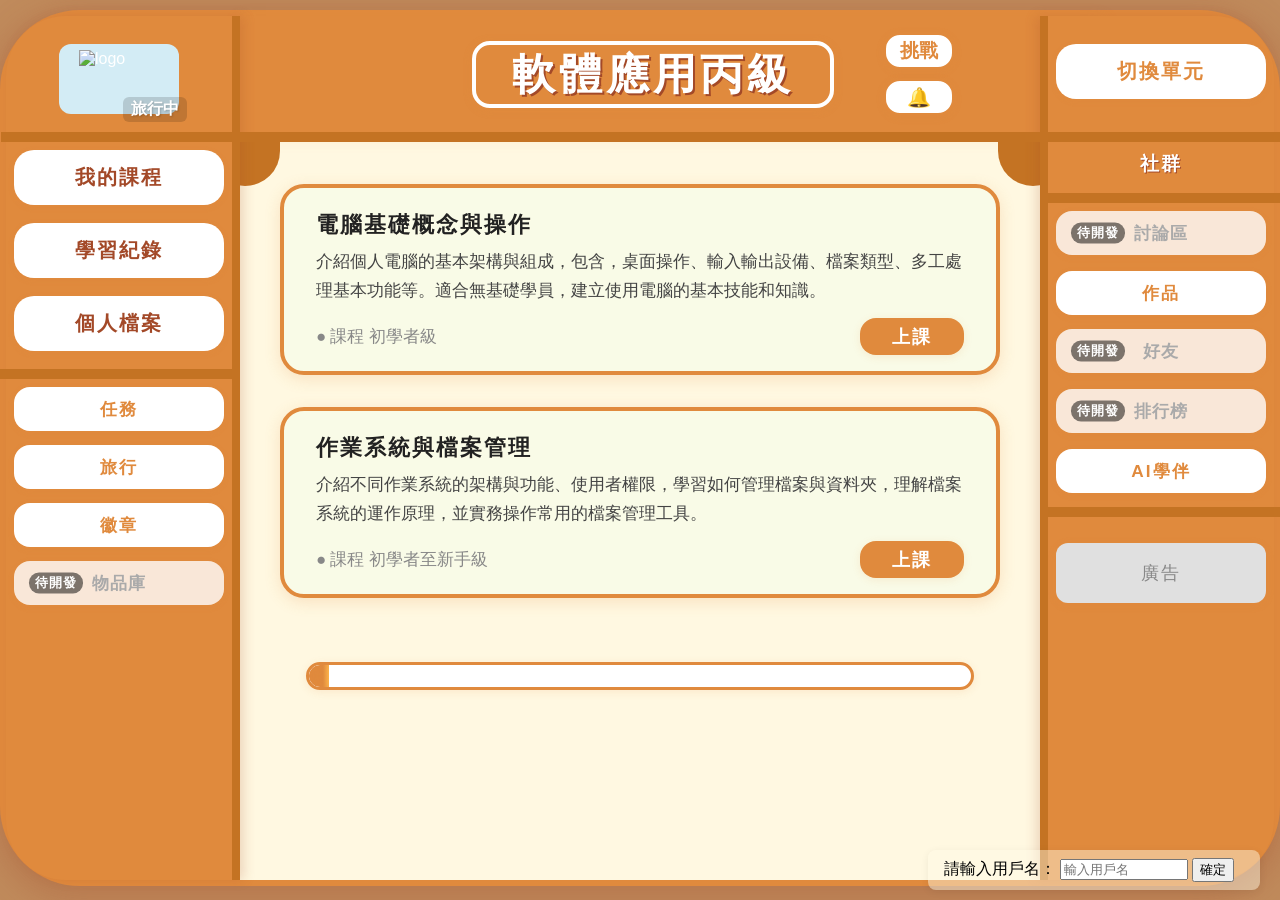
==== commit 3a862929: "Updates" ====
--- a/Main.html
+++ b/Main.html
@@ -106,11 +106,25 @@
       color: #fff;
       transform: scale(1.06);
     }
+
+    #dialogue-choices {
+      flex-direction: column !important;
+      gap: 12px;
+      display: flex;
+      align-items: flex-start;
+    }
     /* 其他現有樣式保持不變 */
   </style>
 </head>
 
 <body>
+  <!-- 用戶名輸入與顯示 -->
+  <div style="position:fixed;bottom:10px;right:20px;z-index:999;background:#fffbe673;padding:8px 16px;border-radius:8px;box-shadow:0 2px 8px #0001;">
+    <span id="user-greeting"></span>
+    <input id="username-input" type="text" placeholder="輸入用戶名" style="width:120px;" />
+    <button onclick="saveUsername()">確定</button>
+    <span id="sync-status" style="margin-left:10px;color:#888;font-size:0.95em;"></span>
+  </div>
   <div class="main-card">
     <!-- 側邊欄 -->
     <div class="sidebar">
@@ -119,7 +133,6 @@
         <div class="logo-text">旅行中</div>
       </div>
       <div class="dark-frame" style="visibility:hidden"></div>
-      <button class="nav-btn" onclick="showPage('page-home')">首頁</button>
       <button class="nav-btn" onclick="showPage('page-courses')">我的課程</button>
       <button class="nav-btn" onclick="showPage('page-records')">學習紀錄</button>
       <button class="nav-btn" onclick="showPage('page-profile')">個人檔案</button>
@@ -127,7 +140,7 @@
       <button class="nav-btn2" onclick="showPage('page-mission')">任務</button>
       <button class="nav-btn2" onclick="showPage('page-adventure')">旅行</button>
       <button class="nav-btn2" onclick="showPage('page-badge')">徽章</button>
-      <button class="nav-btn2">物品庫</button>
+      <button class="group-btn disabled-btn">物品庫</button>
     </div>
     <!-- 主區塊：標題列+內容 -->
     <div class="main-area">
@@ -173,11 +186,6 @@
           <h2>筆記</h2>
           <p>這裡是筆記內容。</p>
         </div>
-        <!-- 首頁 -->
-        <div id="page-home" style="display:none;">
-          <h2>首頁</h2>
-          <p>這裡是首頁內容。</p>
-        </div>
         <!-- 學習紀錄 -->
         <div id="page-records" style="display:none;">
           <h2>學習紀錄</h2>
@@ -210,7 +218,7 @@
           </div>
           <div id="lesson-units" class="unit-btns-wrapper"></div>
           <div class="unit-content-frame" style="background: #fff; border-radius: 8px; padding: 18px 24px; margin-bottom: 20px;">
-            <h3 id="unit-title" style="color: #b75e14; font-size: 1.2rem; margin-bottom: 8px;">單元標題</h3>
+            <h3 id="unit-title" style="color: #b75e14; font-size: 1.2rem; margin-top: -4px;">單元標題</h3>
             <div id="unit-content" style="color: #333; font-size: 1rem;">單元內容會顯示在這裡。</div>
           </div>
         </div>
@@ -246,6 +254,155 @@
   <!-- AI學伴  -->
   <div id="webchat" style="z-index: 2; position:absolute; bottom: 0%; right:0; width: 300px; height: 400px; display: none;"></div>
   <script>
+    // Airtable 設定
+    const AIRTABLE_API_KEY = "patNtYAmGlBk2YYc9.463fef5c30e8d38764c97883dceca23fdce8b527cd0aa8d57a4e400657c18a60";
+    const AIRTABLE_BASE_ID = "appWt6fSHWOVeEs9O";
+    const AIRTABLE_TABLE = "Records";
+    let currentUsername = localStorage.getItem('username') || '';
+    let userRecordId = null;
+    let userProgress = {}; // {lessonId: unitIdx}
+
+    // 用戶名儲存與顯示
+    function saveUsername() {
+      const input = document.getElementById('username-input');
+      const name = input.value.trim();
+      if (!name) return;
+      currentUsername = name;
+      localStorage.setItem('username', name);
+      document.getElementById('user-greeting').textContent = `你好, ${name}！`;
+      input.style.display = 'none';
+      input.nextElementSibling.style.display = 'none';
+      fetchUserProgress();
+    }
+    function showUsernameUI() {
+      const input = document.getElementById('username-input');
+      const greeting = document.getElementById('user-greeting');
+      if (currentUsername) {
+        greeting.textContent = `你好, ${currentUsername}！`;
+        input.style.display = 'none';
+        input.nextElementSibling.style.display = 'none';
+        fetchUserProgress();
+      } else {
+        greeting.textContent = '請輸入用戶名：';
+        input.style.display = '';
+        input.nextElementSibling.style.display = '';
+      }
+    }
+    window.addEventListener('DOMContentLoaded', showUsernameUI);
+
+    function setSyncStatus(msg, color = "#888") {
+      const el = document.getElementById('sync-status');
+      if (el) {
+        el.textContent = msg;
+        el.style.color = color;
+      }
+    }
+
+    // Airtable 互動
+    async function fetchUserProgress() {
+      if (!currentUsername) return;
+      setSyncStatus("同步中...", "#888");
+      try {
+        // 查詢 Airtable 是否有此用戶
+        const url = `https://api.airtable.com/v0/${AIRTABLE_BASE_ID}/${AIRTABLE_TABLE}?filterByFormula={username}='${encodeURIComponent(currentUsername)}'`;
+        const res = await fetch(url, {
+          headers: { Authorization: `Bearer ${AIRTABLE_API_KEY}` }
+        });
+        const data = await res.json();
+        if (data.records && data.records.length > 0) {
+          userRecordId = data.records[0].id;
+          userProgress = data.records[0].fields.progress ? JSON.parse(data.records[0].fields.progress) : {};
+        } else {
+          // 新增用戶
+          const createRes = await fetch(`https://api.airtable.com/v0/${AIRTABLE_BASE_ID}/${AIRTABLE_TABLE}`, {
+            method: 'POST',
+            headers: {
+              Authorization: `Bearer ${AIRTABLE_API_KEY}`,
+              'Content-Type': 'application/json'
+            },
+            body: JSON.stringify({ fields: { username: currentUsername, progress: "{}" } })
+          });
+          const createData = await createRes.json();
+          userRecordId = createData.id;
+          userProgress = {};
+        }
+        setSyncStatus("已同步", "#2a8a2a");
+        // 若目前在課程頁，刷新進度
+        updateLessonProgressUI();
+        // 新增：刷新學習紀錄卡片
+        renderLearningRecords();
+      } catch (e) {
+        setSyncStatus("同步失敗", "#c00");
+      }
+    }
+
+    // 學習紀錄卡片渲染
+    function renderLearningRecords() {
+      const recordsPage = document.getElementById('page-records');
+      if (!recordsPage) return;
+      let html = '<h2 style="text-align:center;">學習紀錄</h2>';
+      html += '<div class="learning-records-list" style="display:flex;flex-wrap:wrap;gap:16px;">';
+      let hasRecord = false;
+      for (const lessonId in lessons) {
+        const lesson = lessons[lessonId];
+        const unitIdx = userProgress[lessonId] || 0;
+        const total = lesson.units.length;
+        const percent = Math.round(((unitIdx + 1) / total) * 100);
+        const unitTitle = lesson.units[unitIdx]?.title || '';
+        html += `
+          <div class="record-card" style="background:#fffbe6;border:1px solid #e0c08a;border-radius:10px;padding:18px 22px;min-width:220px;max-width:320px;box-shadow:0 2px 8px #0001;">
+            <div style="font-size:1.1em;font-weight:bold;color:#b75e14;margin-bottom:6px;">${lesson.title}</div>
+            <div style="color:#333;margin-bottom:4px;">目前單元：<span style="color:#2a8a2a;">${unitTitle}</span></div>
+            <div style="color:#888;margin-bottom:8px;">進度：<span style="color:#b75e14;font-weight:bold;">${percent}%</span></div>
+            <div style="height:8px;background:#eee;border-radius:4px;overflow:hidden;margin-bottom:2px;">
+              <div style="height:100%;width:${percent}%;background:#b75e14;"></div>
+            </div>
+          </div>
+        `;
+        hasRecord = true;
+      }
+      html += '</div>';
+      if (!hasRecord) html += '<div style="color:#888;margin-top:16px;">尚無學習紀錄</div>';
+      recordsPage.innerHTML = html;
+    }
+
+    async function updateUserProgress(lessonId, unitIdx) {
+      if (!currentUsername || !userRecordId) return;
+      userProgress[lessonId] = unitIdx;
+      setSyncStatus("同步中...", "#888");
+      try {
+        await fetch(`https://api.airtable.com/v0/${AIRTABLE_BASE_ID}/${AIRTABLE_TABLE}/${userRecordId}`, {
+          method: 'PATCH',
+          headers: {
+            Authorization: `Bearer ${AIRTABLE_API_KEY}`,
+            'Content-Type': 'application/json'
+          },
+          body: JSON.stringify({ fields: { progress: JSON.stringify(userProgress) } })
+        });
+        setSyncStatus("已同步", "#2a8a2a");
+        updateLessonProgressUI();
+      } catch (e) {
+        setSyncStatus("同步失敗", "#c00");
+      }
+    }
+
+    // 進度條與進度數字刷新
+    function updateLessonProgressUI(unitIdxOverride) {
+      // 只在課堂頁有效
+      const lessonPage = document.getElementById('page-lesson');
+      if (!lessonPage || lessonPage.style.display === 'none') return;
+      const lessonTitle = document.getElementById('lesson-title').textContent;
+      let lessonId = '';
+      for (const k in lessons) if (lessons[k].title === lessonTitle) lessonId = k;
+      if (!lessonId) return;
+      // 若有傳入 unitIdxOverride 則優先用，否則用 userProgress
+      const unitIdx = (typeof unitIdxOverride === 'number') ? unitIdxOverride : (userProgress[lessonId] || 0);
+      const total = lessons[lessonId].units.length;
+      const percent = Math.round(((unitIdx + 1) / total) * 100);
+      document.getElementById('lesson-progress').textContent = percent + '%';
+
+    }
+
     const lessons = {
       'basic-pc': {
         title: '電腦基礎概念與操作',
@@ -254,15 +411,16 @@
           {
             title: '單元一：電腦的組成',
             content: `
-              <div>
-                <div style="margin-bottom:16px; display: flex; gap: 12px; flex-wrap: wrap;">
+              <div style="display: flex; flex-direction: row; gap: 24px;">
+                <div id="subunit-content" style="flex:1;"></div>
+                <div style="display: flex; flex-direction: column; gap: 12px; align-items: flex-end;">
                   <button class="subunit-btn" id="subunit-btn-0" onclick="showSubUnit(0)">主機</button>
                   <button class="subunit-btn" id="subunit-btn-1" onclick="showSubUnit(1)">螢幕</button>
                   <button class="subunit-btn" id="subunit-btn-2" onclick="showSubUnit(2)">鍵盤</button>
                   <button class="subunit-btn" id="subunit-btn-3" onclick="showSubUnit(3)">滑鼠</button>
-                  <button class="subunit-btn" id="subunit-btn-4" onclick="showSubUnit(4)">互動表格</button>
+                  <button class="subunit-btn" id="subunit-btn-4" onclick="showSubUnit(4)">小測驗</button>
                 </div>
-                <div id="subunit-content"></div>
+              </div>
               </div>
             `
           },
@@ -297,7 +455,7 @@
     };
 
     function showPage(pageId, lessonId) {
-      const pages = ['page-home', 'page-notes', 'page-courses', 'page-records', 'page-lesson', 'page-profile', 'page-adventure', 'page-mission', 'page-badge'];
+      const pages = [ 'page-notes', 'page-courses', 'page-records', 'page-lesson', 'page-profile', 'page-adventure', 'page-mission', 'page-badge'];
       pages.forEach(id => {
         document.getElementById(id).style.display = (id === pageId) ? '' : 'none';
       });
@@ -314,7 +472,9 @@
         });
         document.getElementById('lesson-units').innerHTML = unitListHtml;
         // 預設顯示第一個單元內容並高亮
-        showUnit(lessonId, 0);
+        let unitIdx = 0;
+        if (userProgress[lessonId] !== undefined) unitIdx = userProgress[lessonId];
+        showUnit(lessonId, unitIdx);
       }
     }
     // 顯示單元內容
@@ -334,6 +494,10 @@
       // 高亮目前按鈕
       const btns = document.querySelectorAll('.unit-btn');
       btns.forEach((btn, idx) => btn.classList.toggle('active', idx === unitIdx));
+      // 寫入進度
+      updateUserProgress(lessonId, unitIdx);
+      // 立即刷新進度數字與進度條（用傳入的 unitIdx）
+      updateLessonProgressUI(unitIdx);
     }
 
     // 單元一子單元內容
@@ -589,8 +753,15 @@
           frame.style.background = '';
           const html = e.dataTransfer.getData('text/plain');
           if (html) {
-            // 僅允許一個cell
-            frame.innerHTML = html;
+            
+            // 檢查是否為有效的拖拉元素
+            if(frame.id == "frame-input" || frame.id == "frame-output") {
+              frame.innerHTML += html;
+            } else {
+              // 僅允許一個cell
+              frame.innerHTML = html;
+            }
+            
             // 重新掛載拖拉事件
             const dropped = frame.querySelector('.draggable-cell');
             if (dropped) {
--- a/Main.css
+++ b/Main.css
@@ -351,7 +351,8 @@
   text-shadow: 1px 1px 0 #a34928;
 }
 
-.rightbar .group-btn {
+/* 公開化 .group-btn 樣式，讓 sidebar/rightbar/main-area 都能共用 */
+.group-btn {
   background: #fff;
   color: #e08a3d;
   border: none;
@@ -367,11 +368,11 @@
   position: relative;
 }
 
-.rightbar .group-btn:hover {
+.group-btn:hover {
   background: #ffe0b2;
 }
 
-.rightbar .group-btn.disabled-btn {
+.group-btn.disabled-btn {
   pointer-events: none;
   color: #aaa;
   background-color: rgba(255, 255, 255, 0.8);
@@ -379,7 +380,7 @@
   position: relative;
 }
 
-.rightbar .group-btn.disabled-btn::after {
+.group-btn.disabled-btn::after {
   content: '待開發';
   position: absolute;
   top: 50%;
@@ -397,8 +398,8 @@
   opacity: 1;
 }
 
-.rightbar .group-btn.disabled-btn:hover,
-.rightbar .group-btn.disabled-btn:focus {
+.group-btn.disabled-btn:hover,
+.group-btn.disabled-btn:focus {
   background-color: #fff;
   cursor: default;
   outline: none;
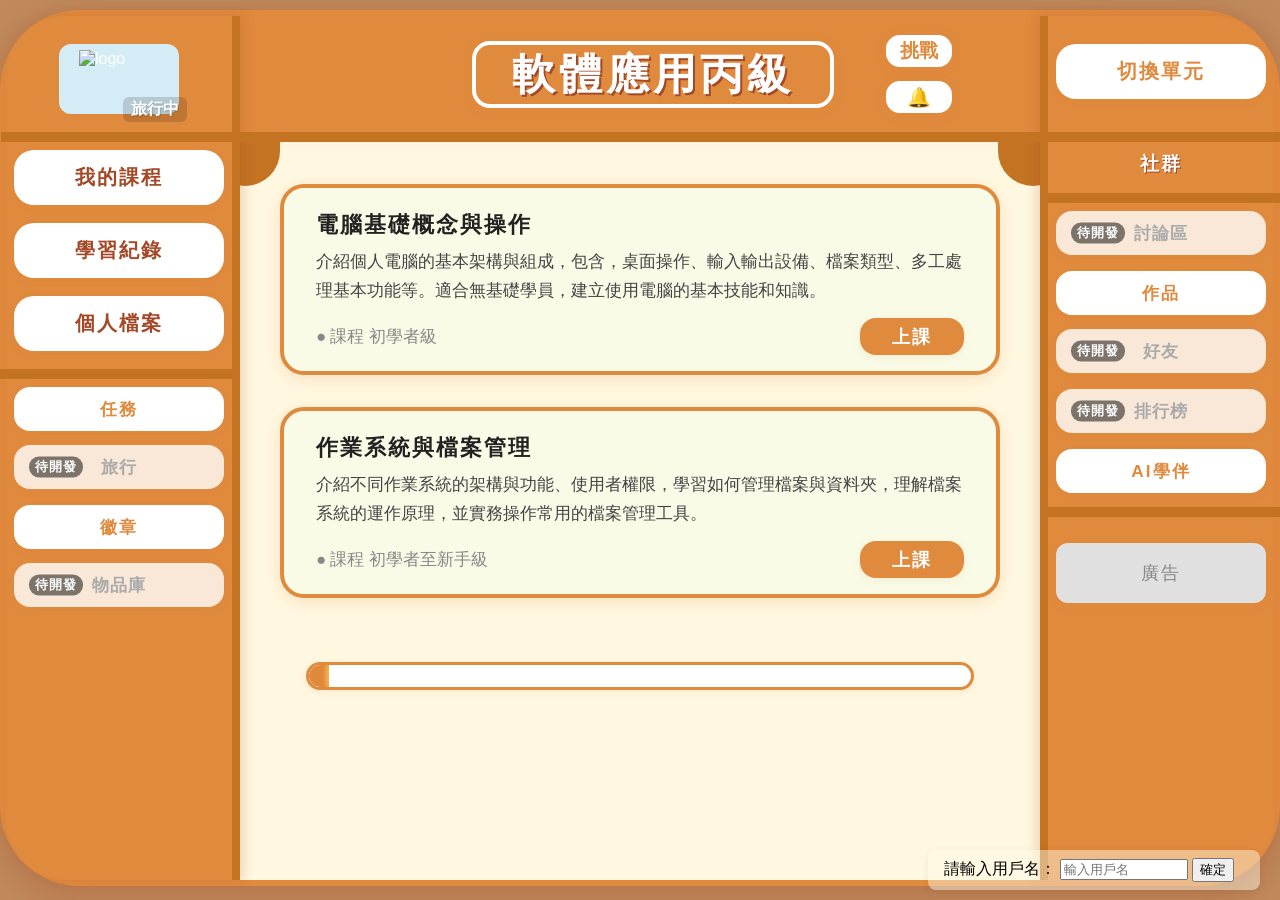
==== commit 176a6d6b: "Updates" ====
--- a/Main.html
+++ b/Main.html
@@ -11,6 +11,7 @@
   <link href="./Main_files/css2" rel="stylesheet">
   <link rel="stylesheet" href="Main.css">
   <script src="https://cdn.botpress.cloud/webchat/v2.4/inject.js"></script>
+  <link rel="stylesheet" href="https://cdnjs.cloudflare.com/ajax/libs/font-awesome/6.0.0/css/all.min.css">
   <style>
     #webchat .bpWebchat {
       position: unset;
@@ -111,7 +112,16 @@
       flex-direction: column !important;
       gap: 12px;
       display: flex;
-      align-items: flex-start;
+      align-items:
+    }
+
+    #dialogue-text {
+      background: white;
+      padding: 15px;
+      border-radius: 8px;
+      border-left: 4px solid #b75e14; 
+      margin-bottom: 20px;
+      min-height: 60px;
     }
     /* 其他現有樣式保持不變 */
   </style>
@@ -138,7 +148,7 @@
       <button class="nav-btn" onclick="showPage('page-profile')">個人檔案</button>
       <div class="dark-frame"></div>
       <button class="nav-btn2" onclick="showPage('page-mission')">任務</button>
-      <button class="nav-btn2" onclick="showPage('page-adventure')">旅行</button>
+      <button class="group-btn disabled-btn">旅行</button>
       <button class="nav-btn2" onclick="showPage('page-badge')">徽章</button>
       <button class="group-btn disabled-btn">物品庫</button>
     </div>
@@ -189,12 +199,59 @@
         <!-- 學習紀錄 -->
         <div id="page-records" style="display:none;">
           <h2>學習紀錄</h2>
-          <p>這裡是學習紀錄內容。</p>
+          <p>請登入。</p>
         </div>
         <!-- 個人檔案頁面 -->
         <div id="page-profile" style="display:none;">
-          <h2>個人檔案</h2>
-          <p>這裡是個人檔案內容。</p>
+          <h2 style="text-align:center; color:#b75e14; letter-spacing:2px; margin-bottom:18px;">個人檔案</h2>
+          <div style="display:flex;gap:32px;flex-wrap:wrap;align-items:flex-start;justify-content:center;">
+            <!-- 基本資料卡 -->
+            <div style="background:#fff2e6;border-radius:14px;box-shadow:0 2px 8px #b75e1422;padding:24px 32px;min-width:260px;max-width:320px;">
+              <div style="text-align:center;">
+                <img src="images/ChatGPT Image 2025年4月30日 上午07_37_57 3.png" alt="頭像" style="width:90px;height:90px;border-radius:50%;margin-bottom:12px;border:3px solid #b75e14;">
+                <div style="font-size:1.2em;font-weight:bold;color:#e6bf9f;margin-bottom:4px;" id="profile-username"></div>
+                <div style="color:#888;font-size:0.98em;margin-bottom:8px;">學習者</div>
+                <span id="current-username" style="font-size:1.08em;color:#b75e14;font-weight:bold;"></span>
+                <button style="background:#b75e14;color:#fff;border:none;border-radius:6px;padding:6px 18px;font-size:1em;cursor:pointer;" onclick="editProfile()">編輯資料</button>
+              </div>
+              <div style="margin-top:18px;">
+                <div style="color:#666;font-size:0.98em;margin-bottom:4px;">Email: <span id="profile-email">未設定</span></div>
+                <div style="color:#666;font-size:0.98em;margin-bottom:4px;">學校/單位: <span id="profile-school">未設定</span></div>
+                <div style="color:#666;font-size:0.98em;margin-bottom:4px;">年級: <span id="profile-grade">未設定</span></div>
+                <div style="color:#666;font-size:0.98em;margin-bottom:4px;">興趣: <span id="profile-interest">未設定</span></div>
+              </div>
+            </div>
+            <!-- 學習統計卡 -->
+            <div style="background:#e7f7e7;border-radius:14px;box-shadow:0 2px 8px #8ad08a22;padding:24px 32px;min-width:260px;max-width:320px;">
+              <div style="font-size:1.1em;font-weight:bold;color:#2a8a2a;margin-bottom:8px;">學習統計</div>
+              <div style="color:#333;margin-bottom:6px;">已完成課程：<span id="profile-courses" style="color:#b75e14;font-weight:bold;">0</span></div>
+              <div style="color:#333;margin-bottom:6px;">累積學習時數：<span id="profile-hours" style="color:#b75e14;font-weight:bold;">0</span> 小時</div>
+              <div style="color:#333;margin-bottom:6px;">獲得徽章：<span id="profile-badges" style="color:#b75e14;font-weight:bold;">3</span></div>
+              <div style="color:#333;margin-bottom:6px;">互動表格正確率：<span id="profile-table-rate" style="color:#b75e14;font-weight:bold;">100%</span></div>
+            </div>
+            <!-- 社群/好友卡 -->
+            <div style="background:#e7eaff;border-radius:14px;box-shadow:0 2px 8px #8a9fd022;padding:24px 32px;min-width:260px;max-width:320px;">
+              <div style="font-size:1.1em;font-weight:bold;color:#4a5eb7;margin-bottom:8px;">社群/好友</div>
+              <div style="color:#333;margin-bottom:6px;">好友數：<span id="profile-friends" style="color:#b75e14;font-weight:bold;">0</span></div>
+              <div style="color:#333;margin-bottom:6px;">討論區發文：<span id="profile-posts" style="color:#b75e14;font-weight:bold;">0</span></div>
+              <div style="color:#333;margin-bottom:6px;">作品數：<span id="profile-works" style="color:#b75e14;font-weight:bold;">0</span></div>
+              <button style="background:#4a5eb7;color:#f5d1d1;border:none;border-radius:6px;padding:6px 18px;font-size:1em;cursor:pointer;margin-top:8px;">邀請好友</button>
+            </div>
+          </div>
+          <!-- 編輯個人資料彈窗（簡易版） -->
+          <div id="profile-edit-modal" style="display:none;position:fixed;top:0;left:0;width:100vw;height:100vh;background:#0006;z-index:9999;align-items:center;justify-content:center;">
+            <div style="background:#fff;padding:32px 28px;border-radius:12px;box-shadow:0 2px 16px #0003;max-width:340px;margin:auto;">
+              <h3 style="color:#b75e14;text-align:center;margin-bottom:18px;">編輯個人資料</h3>
+              <div style="margin-bottom:10px;">Email: <input id="edit-email" style="width:70%;" /></div>
+              <div style="margin-bottom:10px;">學校/單位: <input id="edit-school" style="width:70%;" /></div>
+              <div style="margin-bottom:10px;">年級: <input id="edit-grade" style="width:70%;" /></div>
+              <div style="margin-bottom:10px;">興趣: <input id="edit-interest" style="width:70%;" /></div>
+              <div style="text-align:center;margin-top:18px;">
+                <button onclick="saveProfileEdit()" style="background:#b75e14;color:#fff;border:none;border-radius:6px;padding:6px 18px;font-size:1em;cursor:pointer;">儲存</button>
+                <button onclick="closeProfileEdit()" style="background:#eee;color:#b75e14;border:none;border-radius:6px;padding:6px 18px;font-size:1em;cursor:pointer;margin-left:10px;">取消</button>
+              </div>
+            </div>
+          </div>
         </div>
         <!-- 旅行頁面 -->
         <div id="page-adventure" style="display:none;">
@@ -223,26 +280,161 @@
           </div>
         </div>
         <!-- 任務頁面 -->
-        <div id="page-mission" style="display:none;">
-          <h2>任務</h2>
-          <p>這裡是任務內容。</p>
+        <div id="page-mission" style="display:none;max-width:900px;margin:0 auto;padding:32px 0;">
+          <div style="display:flex;align-items:center;gap:24px;margin-bottom:24px;">
+            <svg width="48" height="48" viewBox="0 0 48 48" fill="none"><circle cx="24" cy="24" r="22" fill="#ffe5c2" stroke="#b75e14" stroke-width="3"/><path d="M24 10 L30 32 L18 32 Z" fill="#3498db"/><circle cx="24" cy="37" r="4" fill="#b75e14" stroke="#fff" stroke-width="1.5"/></svg>
+            <div>
+              <h2 style="margin:0 0 6px 0;font-size:2em;color:#b75e14;">今日任務中心</h2>
+              <div style="color:#666;font-size:1.1em;">歡迎回來，準備好挑戰新任務、解鎖成就，讓學習更有趣！</div>
+            </div>
+          </div>
+          <div style="display:grid;grid-template-columns:1fr 1fr;gap:32px;">
+            <!-- 左側：今日任務與進度 -->
+            <div>
+              <div style="background:#fffbe6;border-radius:12px;padding:20px 24px;margin-bottom:18px;box-shadow:0 2px 8px #b75e1422;">
+          <h3 style="margin-top:0;color:#b75e14;">今日任務</h3>
+          <ul style="padding-left:18px;margin:0 0 8px 0;font-size:1.08em;">
+            <li>完成「檔案類型」互動練習</li>
+            <li>參加小測驗並達 80 分以上</li>
+            <li>瀏覽 1 篇學習筆記</li>
+            <li>分享一個學習心得</li>
+          </ul>
+          <button style="background:#b75e14;color:#fff;border:none;border-radius:6px;padding:8px 22px;font-size:1em;cursor:pointer;box-shadow:0 1px 4px #b75e1422;">開始挑戰</button>
+              </div>
+              <div style="background:#f7f7fa;border-radius:12px;padding:18px 22px;box-shadow:0 2px 8px #b75e1422;">
+          <h3 style="margin-top:0;color:#198754;">學習進度追蹤</h3>
+          <div style="margin-bottom:8px;">本週已完成 <b>3/5</b> 任務</div>
+          <div style="background:#e7f7e7;border-radius:8px;height:18px;overflow:hidden;margin-bottom:8px;">
+            <div style="background:#198754;height:100%;width:60%;transition:width 0.5s;"></div>
+          </div>
+          <div style="font-size:0.98em;color:#888;">再完成 2 項任務即可獲得新徽章！</div>
+              </div>
+            </div>
+            <!-- 右側：徽章牆、排行榜、激勵語 -->
+            <div>
+              <div style="background:#fff;border-radius:12px;padding:18px 22px;margin-bottom:18px;box-shadow:0 2px 8px #b75e1422;">
+          <h3 style="margin-top:0;color:#b75e14;">徽章牆</h3>
+          <div style="display:flex;gap:12px;flex-wrap:wrap;align-items:center;">
+            <svg width="48" height="48" viewBox="0 0 48 48" fill="none"><circle cx="24" cy="24" r="22" fill="#e7f7e7" stroke="#198754" stroke-width="3"/><rect x="16" y="16" width="16" height="16" rx="4" fill="#3498db"/><circle cx="24" cy="24" r="5" fill="#fff"/></svg>
+            <svg width="48" height="48" viewBox="0 0 48 48" fill="none"><circle cx="24" cy="24" r="22" fill="#f7e7e7" stroke="#e74c3c" stroke-width="3"/><polygon points="24,14 34,34 14,34" fill="#f1c40f"/><circle cx="24" cy="34" r="4" fill="#e74c3c"/></svg>
+            <svg width="48" height="48" viewBox="0 0 48 48" fill="none" style="opacity:0.3;filter:grayscale(1);"><circle cx="24" cy="24" r="22" fill="#eee" stroke="#bbb" stroke-width="3"/><path d="M24 10 L30 32 L18 32 Z" fill="#bbb"/><circle cx="24" cy="37" r="4" fill="#bbb"/></svg>
+            <span style="color:#aaa;font-size:1.2em;">...更多</span>
+          </div>
+              </div>
+              <div style="background:#f7f7fa;border-radius:12px;padding:18px 22px;margin-bottom:18px;box-shadow:0 2px 8px #b75e1422;">
+          <h3 style="margin-top:0;color:#3498db;">排行榜</h3>
+          <ol style="margin:0 0 8px 18px;padding:0;font-size:1.05em;">
+            <li>小明 <span style="color:#b75e14;font-weight:bold;">★</span></li>
+            <li>小美</li>
+            <li>阿志</li>
+          </ol>
+          <div style="font-size:0.95em;color:#888;">努力學習，爭取上榜！</div>
+              </div>
+              <div style="background:#fffbe6;border-radius:12px;padding:16px 20px;box-shadow:0 2px 8px #b75e1422;">
+          <div style="font-size:1.1em;color:#b75e14;font-weight:bold;">「每一天的努力，都是未來的種子！」</div>
+          <button style="margin-top:10px;background:#3498db;color:#fff;border:none;border-radius:6px;padding:6px 18px;font-size:1em;cursor:pointer;">打卡簽到</button>
+              </div>
+            </div>
+          </div>
+        </div>
+        <!-- 作品頁面 -->
+        <div id="page-work" style="display:none;">
+          <h2 style="text-align:center; color:#b75e14; letter-spacing:2px; margin-bottom:18px;">作品展示</h2>
+          <div class="works-wrapper" style="display:flex;gap:28px;overflow-x:auto;padding:18px 0 10px 0;">
+            <div class="card" style="flex:0 0 320px;box-shadow:0 4px 16px #b75e1422;border-radius:18px;text-align:center;background:linear-gradient(135deg,#fffbe6 60%,#ffe5c2 100%);transition:box-shadow 0.2s;">
+              <img src="images/works/work1.jpg" alt="作品1" style="width:92%;border-radius:12px;margin:18px 0 14px 0;box-shadow:0 2px 8px #b75e1422;">
+              <div style="font-size:1.18em;font-weight:bold;color:#b75e14;margin-bottom:6px;">作品一</div>
+              <div style="color:#666;font-size:0.98em;margin-bottom:12px;">展示學生的創意與成果。</div>
+              <button style="background:#b75e14;color:#fff;border:none;border-radius:6px;padding:6px 18px;font-size:1em;cursor:pointer;box-shadow:0 1px 4px #b75e1422;">查看詳情</button>
+            </div>
+            <div class="card" style="flex:0 0 320px;box-shadow:0 4px 16px #b75e1422;border-radius:18px;text-align:center;background:linear-gradient(135deg,#fffbe6 60%,#ffe5c2 100%);transition:box-shadow 0.2s;">
+              <img src="images/works/work2.jpg" alt="作品2" style="width:92%;border-radius:12px;margin:18px 0 14px 0;box-shadow:0 2px 8px #b75e1422;">
+              <div style="font-size:1.18em;font-weight:bold;color:#b75e14;margin-bottom:6px;">作品二</div>
+              <div style="color:#666;font-size:0.98em;margin-bottom:12px;">展現不同主題的學習成果。</div>
+              <button style="background:#b75e14;color:#fff;border:none;border-radius:6px;padding:6px 18px;font-size:1em;cursor:pointer;box-shadow:0 1px 4px #b75e1422;">查看詳情</button>
+            </div>
+            <div class="card" style="flex:0 0 320px;box-shadow:0 4px 16px #b75e1422;border-radius:18px;text-align:center;background:linear-gradient(135deg,#fffbe6 60%,#ffe5c2 100%);transition:box-shadow 0.2s;">
+              <img src="images/works/work3.jpg" alt="作品3" style="width:92%;border-radius:12px;margin:18px 0 14px 0;box-shadow:0 2px 8px #b75e1422;">
+              <div style="font-size:1.18em;font-weight:bold;color:#b75e14;margin-bottom:6px;">作品三</div>
+              <div style="color:#666;font-size:0.98em;margin-bottom:12px;">鼓勵創新與實踐。</div>
+              <button style="background:#b75e14;color:#fff;border:none;border-radius:6px;padding:6px 18px;font-size:1em;cursor:pointer;box-shadow:0 1px 4px #b75e1422;">查看詳情</button>
+            </div>
+          </div>
         </div>
         <!-- 徽章頁面 -->
-        <div id="page-badge" style="display:none;">
-          <h2>徽章</h2>
-          <p>這裡是徽章內容。</p>
+        <div id="page-badge" style="display:none;max-width:900px;margin:0 auto;padding:32px 0;">
+          <div style="display:flex;align-items:center;gap:24px;margin-bottom:24px;">
+            <svg width="72" height="72" viewBox="0 0 64 64" fill="none" xmlns="http://www.w3.org/2000/svg">
+              <circle cx="32" cy="32" r="30" fill="#fffbe6" stroke="#3498db" stroke-width="4"/>
+              <path d="M32 12 L40 36 L24 36 Z" fill="#b75e14"/>
+              <circle cx="32" cy="44" r="6" fill="#3498db" stroke="#fff" stroke-width="2"/>
+            </svg>
+            <div>
+              <h2 style="margin:0 0 6px 0;font-size:2em;color:#3498db;">我的徽章收藏</h2>
+              <div style="color:#666;font-size:1.1em;">每一枚徽章，都是你努力的見證與榮耀！</div>
+            </div>
+          </div>
+          <div style="display:grid;grid-template-columns:1fr 1fr;gap:32px;">
+            <!-- 左側：徽章展示與分類 -->
+            <div>
+              <div style="background:#fffbe6;border-radius:12px;padding:20px 24px;margin-bottom:18px;box-shadow:0 2px 8px #b75e1422;">
+                <h3 style="margin-top:0;color:#b75e14;">徽章展示</h3>
+                <div style="display:flex;gap:18px;flex-wrap:wrap;align-items:center;min-height:60px;">
+                  <svg width="48" height="48" viewBox="0 0 48 48" fill="none"><circle cx="24" cy="24" r="22" fill="#ffe5c2" stroke="#b75e14" stroke-width="3"/><path d="M24 10 L30 32 L18 32 Z" fill="#3498db"/><circle cx="24" cy="37" r="4" fill="#b75e14" stroke="#fff" stroke-width="1.5"/></svg>
+                  <svg width="48" height="48" viewBox="0 0 48 48" fill="none"><circle cx="24" cy="24" r="22" fill="#e7f7e7" stroke="#198754" stroke-width="3"/><rect x="16" y="16" width="16" height="16" rx="4" fill="#3498db"/><circle cx="24" cy="24" r="5" fill="#fff"/></svg>
+                  <svg width="48" height="48" viewBox="0 0 48 48" fill="none"><circle cx="24" cy="24" r="22" fill="#f7e7e7" stroke="#e74c3c" stroke-width="3"/><polygon points="24,14 34,34 14,34" fill="#f1c40f"/><circle cx="24" cy="34" r="4" fill="#e74c3c"/></svg>
+                  <svg width="48" height="48" viewBox="0 0 48 48" fill="none" style="opacity:0.3;filter:grayscale(1);"><circle cx="24" cy="24" r="22" fill="#eee" stroke="#bbb" stroke-width="3"/><path d="M24 10 L30 32 L18 32 Z" fill="#bbb"/><circle cx="24" cy="37" r="4" fill="#bbb"/></svg>
+                  <span style="color:#aaa;font-size:1.2em;">...更多</span>
+                </div>
+                <div style="margin-top:12px;display:flex;gap:10px;">
+                  <button style="background:#3498db;color:#fff;border:none;border-radius:6px;padding:6px 18px;font-size:1em;cursor:pointer;">全部</button>
+                  <button style="background:#fff;color:#3498db;border:1px solid #3498db;border-radius:6px;padding:6px 18px;font-size:1em;cursor:pointer;">學習</button>
+                  <button style="background:#fff;color:#3498db;border:1px solid #3498db;border-radius:6px;padding:6px 18px;font-size:1em;cursor:pointer;">任務</button>
+                  <button style="background:#fff;color:#3498db;border:1px solid #3498db;border-radius:6px;padding:6px 18px;font-size:1em;cursor:pointer;">挑戰</button>
+                </div>
+              </div>
+              <div style="background:#f7f7fa;border-radius:12px;padding:18px 22px;box-shadow:0 2px 8px #b75e1422;">
+                <h3 style="margin-top:0;color:#198754;">成就進度</h3>
+                <div style="margin-bottom:8px;">已解鎖 <b>3/12</b> 枚徽章</div>
+                <div style="background:#e7f7e7;border-radius:8px;height:18px;overflow:hidden;margin-bottom:8px;">
+                  <div style="background:#198754;height:100%;width:25%;transition:width 0.5s;"></div>
+                </div>
+                <div style="font-size:0.98em;color:#888;">再獲得 1 枚徽章即可晉升「學習達人」！</div>
+              </div>
+            </div>
+            <!-- 右側：徽章故事與解鎖說明 -->
+            <div>
+              <div style="background:#fff;border-radius:12px;padding:18px 22px;margin-bottom:18px;box-shadow:0 2px 8px #b75e1422;">
+                <h3 style="margin-top:0;color:#b75e14;">徽章故事</h3>
+                <div style="font-size:1.08em;color:#444;">每一枚徽章背後都有一段故事。<br>點擊徽章可查看獲得條件與你的學習歷程紀錄。</div>
+                <ul style="margin:10px 0 0 18px;padding:0;color:#888;font-size:0.98em;">
+                  <li>檔案達人：完成檔案類型互動練習</li>
+                  <li>學習新星：首次登入平台</li>
+                  <li>任務高手：連續完成 5 天任務</li>
+                  <li>挑戰勇者：參加 3 次小測驗</li>
+                </ul>
+              </div>
+              <div style="background:#fffbe6;border-radius:12px;padding:16px 20px;box-shadow:0 2px 8px #b75e1422;">
+                <div style="font-size:1.1em;color:#b75e14;font-weight:bold;">「每一枚徽章，都是你努力的勳章！」</div>
+                <div style="margin-top:10px;font-size:0.98em;color:#888;">快去挑戰新任務，解鎖更多徽章吧！</div>
+                <div style="margin-top:10px;">
+                  <button style="background:#3498db;color:#fff;border:none;border-radius:6px;padding:6px 18px;font-size:1em;cursor:pointer;">前往任務中心</button>
+                </div>
+              </div>
+            </div>
+          </div>
         </div>
         <!-- 其他頁面依此類推... -->
       </div>
     </div>
     <!-- 右側欄 -->
     <div class="rightbar">
-      <button class="unit-btn1">切換單元</button>
+      <button class="unit-btn1" onclick="window.location.href='blank.html'">切換單元</button>
       <div class="dark-frame" style="visibility:hidden; margin-left: 12px;"></div>
       <div class="section-title">社群</div>
       <div class="dark-frame" style="margin-left: 12px;"></div>
       <button class="group-btn disabled-btn">討論區</button>
-      <button class="nav-btn2">作品</button>
+      <button class="nav-btn2" onclick="showPage('page-work')">作品</button>
       <button class="group-btn disabled-btn">好友</button>
       <button class="group-btn disabled-btn">排行榜</button>
       <button class="nav-btn2" onclick="openAIWebchat()">AI學伴</button>
@@ -330,14 +522,14 @@
         // 若目前在課程頁，刷新進度
         updateLessonProgressUI();
         // 新增：刷新學習紀錄卡片
-        renderLearningRecords();
+        renderLearningRecords(data);
       } catch (e) {
         setSyncStatus("同步失敗", "#c00");
       }
     }
 
     // 學習紀錄卡片渲染
-    function renderLearningRecords() {
+    function renderLearningRecords(data) {
       const recordsPage = document.getElementById('page-records');
       if (!recordsPage) return;
       let html = '<h2 style="text-align:center;">學習紀錄</h2>';
@@ -350,10 +542,10 @@
         const percent = Math.round(((unitIdx + 1) / total) * 100);
         const unitTitle = lesson.units[unitIdx]?.title || '';
         html += `
-          <div class="record-card" style="background:#fffbe6;border:1px solid #e0c08a;border-radius:10px;padding:18px 22px;min-width:220px;max-width:320px;box-shadow:0 2px 8px #0001;">
+          <div class="record-card" style="background:#fffbe6;border:1px solid #e0c08a;border-radius:10px;padding:18px 22px;min-width:220px;max-width:320px;box-shadow:0 2px 8px #0001; padding:8px">
             <div style="font-size:1.1em;font-weight:bold;color:#b75e14;margin-bottom:6px;">${lesson.title}</div>
             <div style="color:#333;margin-bottom:4px;">目前單元：<span style="color:#2a8a2a;">${unitTitle}</span></div>
-            <div style="color:#888;margin-bottom:8px;">進度：<span style="color:#b75e14;font-weight:bold;">${percent}%</span></div>
+            <div style="color:#888;margin-bottom:4px;">進度：<span style="color:#b75e14;font-weight:bold;">${percent}%</span></div>
             <div style="height:8px;background:#eee;border-radius:4px;overflow:hidden;margin-bottom:2px;">
               <div style="height:100%;width:${percent}%;background:#b75e14;"></div>
             </div>
@@ -363,6 +555,29 @@
       }
       html += '</div>';
       if (!hasRecord) html += '<div style="color:#888;margin-top:16px;">尚無學習紀錄</div>';
+
+      // 顯示互動表格作答紀錄
+      if (typeof data !== "undefined" && data.records && data.records.length > 0) {
+        const lastResult = data.records[0].fields.lastTableResult;
+        if (lastResult) {
+          try {
+            const obj = JSON.parse(lastResult);
+            html += `
+              <div class="record-card" style=" background:#e7f7e7;border:1px solid #8ad08a;border-radius:10px;padding:18px 22px;min-width:220px;max-width:320px;width:100%;box-sizing:border-box;box-shadow:0 2px 8px #0001;">
+                <div style="font-size:1.1em;font-weight:bold;color:#2a8a2a;margin-bottom:6px;">互動表格作答紀錄</div>
+                <div style="color:#333;margin-bottom:4px;">滑鼠：${obj.mouse || ""}</div>
+                <div style="color:#333;margin-bottom:4px;">鍵盤：${obj.keyboard || ""}</div>
+                <div style="color:#333;margin-bottom:4px;">螢幕：${obj.screen || ""}</div>
+                <div style="color:#333;margin-bottom:4px;">喇叭：${obj.speaker || ""}</div>
+                <div style="color:#333;margin-bottom:4px;">輸入設備：${obj.input || ""}</div>
+                <div style="color:#333;margin-bottom:4px;">輸出設備：${obj.output || ""}</div>
+                <div style="color:#888;margin-bottom:4px;">結果：<span style="color:${obj.correct ? '#2a8a2a' : '#c00'};font-weight:bold;">${obj.correct ? '正確' : '錯誤'}</span></div>
+                <div style="color:#888;font-size:0.95em;">時間：${obj.time ? new Date(obj.time).toLocaleString() : ''}</div>
+              </div>
+            `;
+          } catch (e) {}
+        }
+      }
       recordsPage.innerHTML = html;
     }
 
@@ -424,9 +639,16 @@
               </div>
             `
           },
-          { title: '單元二：桌面操作', content: '學習如何操作桌面、開啟程式、管理視窗。' },
-          { title: '單元三：輸入輸出設備', content: '認識各種輸入與輸出設備，例如滑鼠、鍵盤、印表機、螢幕等。' },
-          { title: '單元四：檔案類型', content: '了解常見的檔案類型與副檔名，如何辨識與管理。' },
+          { title: '單元二：桌面操作', content: `
+            <div id="desktop-demo-frame" style="margin: 8px 0;">
+              <div style="border:2px solid #b75e14; border-radius:12px; padding:8px; background:#fff;">
+                <div id="multitasking-demo-container"></div>
+                <div style="margin-top:8px; font-size:0.95em; color:#888;">提示：點擊下方任務欄的應用程式，體驗多工視窗的開啟與拖曳。</div>
+              </div>
+            </div>
+          ` },
+          { title: '單元三：檔案類型', content: '了解常見的檔案類型與副檔名，如何辨識與管理。' },
+          { title: '單元四：尚未設計', content: '' },
           { title: '單元五：多工處理', content: '介紹多工處理的基本概念與在作業系統中的應用。' },
           { title: '單元六：資料傳輸速度', content: '說明資料傳輸速度的單位與影響因素。' },
           { title: '單元七：電腦安全', content: '基礎電腦安全知識與防護措施。' },
@@ -455,7 +677,7 @@
     };
 
     function showPage(pageId, lessonId) {
-      const pages = [ 'page-notes', 'page-courses', 'page-records', 'page-lesson', 'page-profile', 'page-adventure', 'page-mission', 'page-badge'];
+      const pages = [ 'page-notes', 'page-courses', 'page-records', 'page-lesson', 'page-profile', 'page-adventure', 'page-mission','page-work', 'page-badge'];
       pages.forEach(id => {
         document.getElementById(id).style.display = (id === pageId) ? '' : 'none';
       });
@@ -481,10 +703,16 @@
     function showUnit(lessonId, unitIdx) {
       const unit = lessons[lessonId].units[unitIdx];
       document.getElementById('unit-title').textContent = unit.title;
-      // 判斷是否為"單元一：電腦的組成"
       if (unit.title.indexOf('電腦的組成') !== -1) {
         document.getElementById('unit-content').innerHTML = unit.content;
-        showSubUnit(0); // 預設顯示第一個子單元
+        showSubUnit(0);
+      } else if (unit.title.indexOf('桌面操作') !== -1) {
+        document.getElementById('unit-content').innerHTML = unit.content;
+        renderMultitaskingDemo();
+        renderDialogueSystemForUnit2();
+      } else if (unit.title.indexOf('檔案類型') !== -1) {
+        document.getElementById('unit-content').innerHTML = '<div id="filetype-explorer-container"></div>';
+        renderFileTypeExplorer();
       } else if (unit.title.indexOf('互動表格') !== -1) {
         document.getElementById('unit-content').innerHTML = unit.content;
         renderInteractiveTableV2();
@@ -508,7 +736,6 @@
           <div id="dialogue-text" style="font-size:1.05em;min-height:40px;margin-bottom:12px;"></div>
           <div id="dialogue-choices" style="display:flex;gap:12px;"></div>
         </div>
-        主機：電腦的核心部件，負責資料處理與運算。
       </div>`,
       // 螢幕
       `<div>
@@ -516,7 +743,6 @@
           <div id="dialogue-text" style="font-size:1.05em;min-height:40px;margin-bottom:12px;"></div>
           <div id="dialogue-choices" style="display:flex;gap:12px;"></div>
         </div>
-        螢幕：顯示電腦輸出的資訊，屬於輸出設備。
       </div>`,
       // 鍵盤
       `<div>
@@ -524,7 +750,6 @@
           <div id="dialogue-text" style="font-size:1.05em;min-height:40px;margin-bottom:12px;"></div>
           <div id="dialogue-choices" style="display:flex;gap:12px;"></div>
         </div>
-        鍵盤：常見的輸入設備，用於輸入文字與指令。
       </div>`,
       // 滑鼠
       `<div>
@@ -532,7 +757,6 @@
           <div id="dialogue-text" style="font-size:1.05em;min-height:40px;margin-bottom:12px;"></div>
           <div id="dialogue-choices" style="display:flex;gap:12px;"></div>
         </div>
-        滑鼠：常見的輸入設備，用於控制游標與操作介面。
       </div>`,
       // 互動表格
       `<div id="interactive-table-frame" style='margin: 4px 0;'>
@@ -561,106 +785,274 @@
       // 對話引導
       renderDialogueSystemForSubunit(idx);
       if (idx === 4) renderInteractiveTableV2();
+
+      // 新增：根據子單元進度更新進度條
+      // 只在課堂頁、單元一時生效
+      const lessonTitle = document.getElementById('lesson-title').textContent;
+      let lessonId = '';
+      for (const k in lessons) if (lessons[k].title === lessonTitle) lessonId = k;
+      if (lessonId && lessons[lessonId].units[0].title.indexOf('電腦的組成') !== -1) {
+        // 單元一有5個子單元
+        const percent = Math.round(((idx + 1) / 5) * 100);
+        document.getElementById('lesson-progress').textContent = percent + '%';
+      }
     }
 
     // 對話選擇系統 for 單元一子單元
     function renderDialogueSystemForSubunit(idx) {
-      const dialogueSets = [
+      const dialogueSets = [  
         // 主機
         [
           {
-            text: "歡迎進入電腦的組成介紹。你知道主機的主要功能是什麼嗎？",
-            choices: [
-              { text: "資料處理與運算", next: 1 },
-              { text: "顯示畫面", next: 2 }
-            ]
-          },
-          {
-            text: "答對了！主機負責資料處理與運算。下一步，來看看螢幕。",
-            choices: [
-              { text: "前往螢幕", action: () => showSubUnit(1) }
-            ]
-          },
-          {
-            text: "主機主要負責資料處理與運算，顯示畫面是螢幕的功能喔！",
-            choices: [
-              { text: "再試一次", next: 0 }
+            text: "歡迎來到電腦基礎課程！現在我們將一同認識電腦的組成與其功能。<br>在日常生活中，我們經常使用電腦完成各種任務，例如撰寫文件、觀看影片、處理照片，甚至進行線上學習與遠端會議。然而，當你打開一台電腦時，你是否曾好奇過這台機器是如何運作的？又是哪些部件在背後默默地協助我們完成各種操作？",
+            choices: [
+              { text: "我想直接前往下個單元", action: () => showSubUnit(1) },
+              { text: "我想了解主機的組成", next: 1 }
+            ]
+          },
+          {
+            text: "首先，讓我們聚焦在電腦的「主機」（有時也稱為主機殼、電腦本體）。<br>主機內部就像是一個小型的工廠，每一個零件都各司其職，彼此協作，讓整台電腦順利運作。那麼，你知道主機的主要功能是什麼嗎？",
+            choices: [
+              { text: "處理與儲存資料、執行程式、控制其他設備", next: 2 },
+              { text: "只是裝飾用的外殼", next: 3 }
+            ]
+          },
+          {
+            text: "正確！主機的核心任務，是處理與儲存資料、執行程式、以及控制其他設備的運作。<br>它包含了數個關鍵的硬體組件：中央處理器（CPU）、記憶體（RAM）、儲存裝置（硬碟、SSD）、主機板、電源供應器、顯示卡等。想進一步了解這些組件嗎？",
+            choices: [
+              { text: "想！請介紹各組件", next: 4 },
+              { text: "不用了，直接進入下個單元", action: () => showSubUnit(1) }
+            ]
+          },
+          {
+            text: "其實主機不是裝飾用的外殼，而是電腦運作的核心。主機內部包含許多重要的硬體組件。<br>想知道有哪些組件嗎？",
+            choices: [
+              { text: "想！請介紹各組件", next: 4 },
+              { text: "不用了，直接進入下個單元", action: () => showSubUnit(1) }
+            ]
+          },
+          {
+            text: "中央處理器（CPU）：被稱為電腦的大腦，負責進行各種運算與邏輯判斷。<br>當你開啟一個應用程式或進行輸入操作時，CPU 會迅速解讀並執行這些指令。",
+            choices: [
+              { text: "下一個組件", next: 5 }
+            ]
+          },
+          {
+            text: "記憶體（RAM）：是 CPU 暫時存取資料的空間，就像是你在辦公桌上放置的工作資料。<br>記憶體越大，你同時能運行的程式也就越多、越順暢。",
+            choices: [
+              { text: "下一個組件", next: 6 }
+            ]
+          },
+          {
+            text: "儲存裝置（硬碟、SSD）：負責長期儲存檔案、系統與應用程式。<br>傳統硬碟（HDD）與固態硬碟（SSD）在讀寫速度上有很大的差異，也影響著整體效能。",
+            choices: [
+              { text: "下一個組件", next: 7 }
+            ]
+          },
+          {
+            text: "主機板（Motherboard）：所有硬體的連接中心。<br>它就像城市中的道路系統，讓電力與資料在各零件間順利流通。",
+            choices: [
+              { text: "下一個組件", next: 8 }
+            ]
+          },
+          {
+            text: "電源供應器（Power Supply）：將插座供應的電力轉換成電腦所需的各種電壓，並穩定供應給所有硬體。",
+            choices: [
+              { text: "下一個組件", next: 9 }
+            ]
+          },
+          {
+            text: "顯示卡（GPU）：負責圖像處理與輸出，對於觀看影片、玩遊戲、或進行繪圖與剪輯工作非常重要。",
+            choices: [
+              { text: "全部看完了，進入下個單元", action: () => showSubUnit(1) }
+            ]
+          },
+          {
+            text: "當我們熟悉這些基礎組件後，就能更了解電腦如何接收我們的指令，如何思考、如何運作，甚至在故障時可以更快判斷問題所在。",
+            choices: [
+              { text: "進入下個單元", action: () => showSubUnit(1) }
             ]
           }
         ],
+        
         // 螢幕
         [
           {
-            text: "螢幕屬於哪一類設備？",
+            text: "電腦與使用者互動時，會透過『輸入設備』接收資料，並用『輸出設備』回應結果。你知道，螢幕這個用來顯示資訊的裝置，屬於哪一類設備嗎？",
             choices: [
               { text: "輸入設備", next: 2 },
               { text: "輸出設備", next: 1 }
             ]
           },
           {
-            text: "正確！螢幕是輸出設備。接下來認識鍵盤。",
-            choices: [
+            text: "正確！螢幕是輸出設備，負責將電腦處理後的資訊以畫面方式呈現給使用者。你想了解哪些現代螢幕的特色？",
+            choices: [
+              { text: "畫質與解析度", next: 3 },
+              { text: "觸控與互動功能", next: 4 },
+              { text: "護眼與健康設計", next: 5 },
               { text: "前往鍵盤", action: () => showSubUnit(2) }
             ]
           },
           {
-            text: "螢幕是輸出設備，負責顯示資訊。",
+            text: "螢幕其實是輸出設備，負責顯示資訊。再想想看！",
             choices: [
               { text: "再試一次", next: 0 }
+            ]
+          },
+          {
+            text: "現代螢幕通常支援高解析度，例如 Full HD（1920x1080）、2K（2560x1440）、甚至 4K（3840x2160）或更高等級的影像輸出。這使得畫面更加細膩、色彩更加鮮明，不論是觀看高畫質影片、處理影像設計，還是進行遊戲娛樂，都能提供更沉浸、更真實的視覺體驗。",
+            choices: [
+              { text: "觸控與互動功能", next: 4 },
+              { text: "護眼與健康設計", next: 5 },
+              { text: "前往鍵盤", action: () => showSubUnit(2) }
+            ]
+          },
+          {
+            text: "許多螢幕具備觸控功能，讓使用者可以直接透過手指或觸控筆進行點選、滑動、縮放等操作，這對於簡報、繪圖、教育學習甚至一般使用者來說，都大大提升了互動性與操作的直覺性。這類螢幕特別常見於平板電腦、二合一筆電，以及某些高階商務顯示器上。",
+            choices: [
+              { text: "畫質與解析度", next: 4 },
+              { text: "護眼與健康設計", next: 5 },
+              { text: "前往鍵盤", action: () => showSubUnit(2) }
+            ]
+          },
+          {
+            text: "許多產品內建了護眼模式或低藍光功能，透過調整顯示色溫、降低藍光波長輸出，來減少長時間使用螢幕所造成的視覺疲勞與潛在的眼睛傷害。某些高階螢幕甚至支援無閃爍技術（Flicker-Free），進一步減輕眼睛在觀看時的不適感。",
+            choices: [
+              { text: "畫質與解析度", next: 4 },
+              { text: "觸控與互動功能", next: 5 },
+              { text: "前往鍵盤", action: () => showSubUnit(2) }
             ]
           }
         ],
         // 鍵盤
         [
           {
-            text: "鍵盤的主要用途是？",
-            choices: [
-              { text: "輸入文字與指令", next: 1 },
-              { text: "播放音樂", next: 2 }
-            ]
-          },
-          {
-            text: "答對了！鍵盤是常見的輸入設備。接下來看看滑鼠。",
-            choices: [
+            text: "鍵盤是我們與電腦溝通與操作的核心工具之一，屬於最常見也最基本的輸入裝置。你想了解鍵盤的哪些主題？",
+            choices: [
+              { text: "主要用途", next: 1 },
+              { text: "快捷鍵與功能鍵", next: 2 },
+              { text: "控制區塊", next: 3 },
+              { text: "現代鍵盤特色", next: 4 },
               { text: "前往滑鼠", action: () => showSubUnit(3) }
             ]
           },
-          {
-            text: "鍵盤主要用於輸入文字與指令，播放音樂是其他設備的功能。",
-            choices: [
-              { text: "再試一次", next: 0 }
+          // 主要用途
+          {
+            text: "鍵盤的最直觀用途是輸入文字與資料。不論撰寫報告、電子郵件，鍵盤都提供快速且精確的輸入方式。每個按鍵對應特定符號、字母或功能，透過指尖敲擊，訊號即被傳送給電腦處理。",
+            choices: [
+              { text: "快捷鍵與功能鍵", next: 2 },
+              { text: "控制區塊", next: 3 },
+              { text: "現代鍵盤特色", next: 4 },
+              { text: "前往滑鼠", action: () => showSubUnit(3) }
+            ]
+          },
+          // 快捷鍵與功能鍵
+          {
+            text: "鍵盤包含許多功能鍵與快捷鍵組合，可快速執行常見動作。例如：\n\nCtrl + C 複製、Ctrl + V 貼上\nAlt + Tab 切換視窗\nF2 重新命名檔案、F5 重新整理頁面\n這些組合鍵能大幅提升操作效率，讓使用者更流暢地進行各種任務。",
+            choices: [
+              { text: "主要用途", next: 1 },
+              { text: "控制區塊", next: 3 },
+              { text: "現代鍵盤特色", next: 4 },
+              { text: "前往滑鼠", action: () => showSubUnit(3) }
+            ]
+          },
+          // 控制區塊
+          {
+            text: "鍵盤有一區稱為功能區與控制鍵區塊，例如方向鍵、刪除鍵（Delete）、插入鍵（Insert）、頁面捲動鍵（Page Up/Page Down）等，這些都是用來輔助在檔案、文件或網頁中的移動與編輯。",
+            choices: [
+              { text: "主要用途", next: 1 },
+              { text: "快捷鍵與功能鍵", next: 2 },
+              { text: "現代鍵盤特色", next: 4 },
+              { text: "前往滑鼠", action: () => showSubUnit(3) }
+            ]
+          },
+          // 現代鍵盤特色
+          {
+            text: "現代鍵盤還可能整合更多功能，例如：<br>多媒體控制鍵：控制音量、播放、暫停等。<br>自定義巨集鍵：可自訂一連串操作流程。<br>人體工學設計：減少長時間打字造成的手腕與手臂疲勞。<br>背光鍵盤：方便在昏暗環境下輸入，並兼具美觀。",
+            choices: [
+              { text: "主要用途", next: 1 },
+              { text: "快捷鍵與功能鍵", next: 2 },
+              { text: "控制區塊", next: 3 },
+              { text: "前往滑鼠", action: () => showSubUnit(3) }
             ]
           }
         ],
+        
         // 滑鼠
         [
           {
-            text: "滑鼠屬於哪一類設備？",
+            text: "滑鼠是電腦常見的指標裝置，你知道滑鼠屬於哪一類設備嗎？",
             choices: [
               { text: "輸入設備", next: 1 },
               { text: "輸出設備", next: 2 }
             ]
           },
           {
-            text: "正確！滑鼠是輸入設備。最後來挑戰互動表格吧！",
-            choices: [
-              { text: "前往互動表格", action: () => showSubUnit(4) }
-            ]
-          },
-          {
-            text: "滑鼠是輸入設備，請再試一次！",
+            text: "正確！滑鼠是輸入設備，讓我們能夠移動游標、點擊、拖曳、滾動，方便操作電腦介面。你想深入了解現代滑鼠的哪些特色？",
+            choices: [
+              { text: "滾輪功能", next: 3 },
+              { text: "多鍵與自定義按鍵", next: 4 },
+              { text: "手勢與感應控制", next: 5 },
+              { text: "無線與連線方式", next: 6 },
+              { text: "前往小測驗", action: () => showSubUnit(4) }
+            ]
+          },
+          {
+            text: "滑鼠其實是輸入設備，負責將你的動作傳給電腦。再想想看！",
             choices: [
               { text: "再試一次", next: 0 }
             ]
+          },
+          // 滾輪功能
+          {
+            text: "現代滑鼠多數都配備了滾輪（Scroll Wheel）。滾輪的加入大幅簡化了頁面捲動、文件瀏覽與地圖縮放等操作，使用者只需輕輕轉動即可快速上下滑動，而不必依賴捲動條或鍵盤指令。部分高階滑鼠甚至配有可切換模式的滾輪，支援精細滾動與高速連續滾動，進一步提升效率。",
+            choices: [
+              { text: "多鍵與自定義按鍵", next: 4 },
+              { text: "手勢與感應控制", next: 5 },
+              { text: "無線與連線方式", next: 6 },
+              { text: "前往小測驗", action: () => showSubUnit(4) }
+            ]
+          },
+          // 多鍵與自定義按鍵
+          {
+            text: "許多滑鼠加入了多顆自定義按鍵，這些按鍵可依個人需求設定為特定功能，例如返回上一頁、開啟任務視窗、複製貼上，甚至是執行巨集命令。對於遊戲玩家、設計師、剪輯師或工程師來說，多鍵滑鼠可以大幅減少手部操作次數，提升操作效率與反應速度。",
+            choices: [
+              { text: "滾輪功能", next: 3 },
+              { text: "手勢與感應控制", next: 5 },
+              { text: "無線與連線方式", next: 6 },
+              { text: "前往小測驗", action: () => showSubUnit(4) }
+            ]
+          },
+          // 手勢與感應控制
+          {
+            text: "部分高階滑鼠或觸控板整合了觸控手勢技術，允許使用者透過滑動、點擊、滑撥等動作進行切換視窗、放大縮小、捲動等操作，這類功能特別常見於筆記型電腦的觸控板與 Apple 的 Magic Mouse 上。",
+            choices: [
+              { text: "滾輪功能", next: 3 },
+              { text: "多鍵與自定義按鍵", next: 4 },
+              { text: "無線與連線方式", next: 6 },
+              { text: "前往小測驗", action: () => showSubUnit(4) }
+            ]
+          },
+          // 無線與連線方式
+          {
+            text: "現代滑鼠也支援無線傳輸技術，常見的如藍牙與 2.4GHz 無線接收器，擺脫傳統有線滑鼠的線材限制，讓桌面更整潔、操作更自由。有些產品還提供可充電電池或長效省電設計，兼顧環保與便利性。",
+            choices: [
+              { text: "滾輪功能", next: 3 },
+              { text: "多鍵與自定義按鍵", next: 4 },
+              { text: "手勢與感應控制", next: 5 },
+              { text: "前往小測驗", action: () => showSubUnit(4) }
+            ]
           }
-        ]
+          ],
       ];
 
       const dialogue = dialogueSets[idx];
       if (!dialogue) {
-        // 沒有對話內容時，將 dialogue-system 的 margin-bottom 設為 0
+        // 沒有對話內容時，將 dialogue-system 的 margin-bottom 設為 0，並將 dialogue-text 的 border-left 設為 0
         const sys = document.getElementById('dialogue-system');
         if (sys) sys.style.marginBottom = '0';
+        const textDiv = document.getElementById('dialogue-text');
+        if (textDiv) textDiv.style.borderLeft = '0';
         return;
       }
       const textDiv = document.getElementById('dialogue-text');
@@ -669,7 +1061,12 @@
 
       function renderDialogue(idx) {
         const node = dialogue[idx];
-        textDiv.textContent = node.text;
+        // 新增：如果有 img 屬性，顯示圖片
+        if (node.img) {
+          textDiv.innerHTML = `<img src="${node.img}" alt="" style="max-width:80px;max-height:80px;display:block;margin:0 auto 10px auto;">` + node.text.replace(/\n/g, "<br>");
+        } else {
+          textDiv.innerHTML = node.text.replace(/\n/g, "<br>");
+        }
         choicesDiv.innerHTML = '';
         node.choices.forEach(choice => {
           const btn = document.createElement('button');
@@ -687,6 +1084,72 @@
       }
       renderDialogue(dialogueIdx);
     }
+
+    // 對話選擇系統 for 單元二：桌面操作
+    function renderDialogueSystemForUnit2() {
+      const dialogue = [
+        
+        {
+          text: `現代作業系統普遍支援 <strong>桌面多工操作</strong>（Multitasking on Desktop），這項功能大幅提升了電腦的使用效率與彈性。<br><br>所謂多工操作，指的是在同一時間內，使用者可以同時執行並切換多個應用程式或工作項目，不必每完成一項任務就關閉視窗或程式，讓整體操作流程更加流暢、靈活。<br><br><strong>什麼是桌面多工操作？</strong><br>桌面多工操作包含以下幾種常見形式：<br><br>你想逐步了解這些多工技巧嗎？`,
+          choices: [
+            { text: "想了解每一種多工技巧！", next: 1 },
+            { text: "我會了，直接體驗模擬！", action: () => { renderMultitaskingDemo(); } }
+          ]
+        },
+        {
+          text: `<strong>1. 視窗分割與排列</strong><br>現代作業系統（如 Windows、macOS、Linux 等）都支援將多個視窗並排顯示或自動調整大小的功能。<br><br>舉例來說：<ul style='margin:8px 0 8px 18px;'><li>在 <strong>Windows</strong> 中，可拖曳視窗到螢幕邊緣讓它自動佔據一半畫面（Snap Layout），適合一邊參考資料、一邊編輯文件。</li><li><strong>macOS</strong> 提供 Split View 模式，可將兩個程式橫向分割顯示，避免視窗重疊干擾。</li></ul>這些功能讓你能同時處理多個任務，提升效率。<br><br>要繼續了解下一種多工技巧嗎？`,
+          choices: [
+            { text: "多虛擬桌面是什麼？", next: 2 },
+            { text: "直接體驗模擬！", action: () => { renderMultitaskingDemo(); } }
+          ]
+        },
+        {
+          text: `<strong>2. 多虛擬桌面（Virtual Desktops）</strong><br>虛擬桌面允許使用者建立多個桌面環境，各自運行不同的應用程式組合。例如：<ul style='margin:8px 0 8px 18px;'><li>第一個桌面用於瀏覽網頁與查資料</li><li>第二個桌面開啟簡報與文書工具</li><li>第三個桌面執行影片播放或設計軟體</li></ul>透過滑動手勢或快捷鍵快速切換，能有效分類工作與避免畫面雜亂。<br><br>要繼續了解下一種多工技巧嗎？`,
+          choices: [
+            { text: "任務切換與背景執行", next: 3 },
+            { text: "直接體驗模擬！", action: () => { renderMultitaskingDemo(); } }
+          ]
+        },
+        {
+          text: `<strong>3. 任務切換與背景執行</strong><br>使用者可以透過快捷鍵（如 <strong>Alt + Tab</strong>、<strong>Windows + Tab</strong>）快速在不同視窗與應用程式間切換，保持工作節奏不中斷。同時，系統也會允許一些程式在背景中運作，例如：<ul style='margin:8px 0 8px 18px;'><li>音樂播放</li><li>檔案下載</li><li>系統更新</li></ul>這些背景任務不會干擾你目前的操作。<br><br>還有一項多工相關的便利功能要介紹：`,
+          choices: [
+            { text: "通知與小工具整合", next: 4 },
+            { text: "直接體驗模擬！", action: () => { renderMultitaskingDemo(); } }
+          ]
+        },
+        {
+          text: `<strong>4. 通知與小工具整合</strong><br>多工操作也依賴系統層面的通知中心與工作列整合，讓使用者即使不主動開啟視窗，也能即時掌握來信、訊息、行事曆提醒等資訊，提升決策與反應速度。<br><br>你已經了解桌面多工操作的主要形式，現在可以動手體驗模擬囉！`,
+          choices: [
+            { text: "開始體驗桌面多工模擬", action: () => { renderMultitaskingDemo(); } }
+          ]
+        }
+      ];
+      const container = document.getElementById('multitasking-demo-container');
+      if (!container) return;
+      container.innerHTML = '<div id="unit2-dialogue-system" style="margin-bottom:12px;"><div id="unit2-dialogue-text" style="font-size:1.05em;min-height:40px;margin-bottom:12px;"></div><div id="unit2-dialogue-choices" style="display:flex;gap:12px;"></div></div>';
+      const textDiv = document.getElementById('unit2-dialogue-text');
+      const choicesDiv = document.getElementById('unit2-dialogue-choices');
+      let idx = 0;
+      function render(idx) {
+        textDiv.innerHTML = dialogue[idx].text;
+        choicesDiv.innerHTML = '';
+        dialogue[idx].choices.forEach(choice => {
+          const btn = document.createElement('button');
+          btn.textContent = choice.text;
+          btn.className = 'subunit-btn';
+          btn.onclick = () => {
+            if (typeof choice.action === 'function') {
+              choice.action();
+            } else if (typeof choice.next === 'number') {
+              render(choice.next);
+            }
+          };
+          choicesDiv.appendChild(btn);
+        });
+      }
+      render(idx);
+    }
+    
     // 新版互動式表格JS
     function renderInteractiveTableV2() {
       const container = document.getElementById('drag-table-container');
@@ -726,6 +1189,10 @@
             <div class="draggable-cell" draggable="true" data-type="output" style="border:1px solid #888;padding:6px 8px;border-radius:8px;cursor:grab;background:#f7f7f7;min-width:40px;text-align:center;">輸出設備</div>
             </div>
           </div>
+          <div style="margin-top:16px; display:flex; gap:12px;">
+            <button id="reset-table-btn" class="subunit-btn" style="background:#eee;color:#b75e14;">重設</button>
+            <button id="submit-table-btn" class="subunit-btn" style="background:#b75e14;color:#fff;">確認</button>
+          </div>
         </div>
       `;
 
@@ -758,8 +1225,10 @@
             if(frame.id == "frame-input" || frame.id == "frame-output") {
               frame.innerHTML += html;
             } else {
-              // 僅允許一個cell
-              frame.innerHTML = html;
+                // 最多允許兩個cell，若已達兩個則不再加入
+                if ((frame.querySelectorAll('.draggable-cell').length || 0) < 2) {
+                  frame.innerHTML += html;
+                }
             }
             
             // 重新掛載拖拉事件
@@ -777,36 +1246,55 @@
         });
       });
 
-      // 讓整個表格框可移動
-      const tableFrame = document.getElementById('table-frame-move');
-      let isDragging = false,
-        startX = 0,
-        startY = 0,
-        origX = 0,
-        origY = 0;
-      tableFrame.addEventListener('mousedown', function (e) {
-        if (e.target !== tableFrame) return;
-        isDragging = true;
-        startX = e.clientX;
-        startY = e.clientY;
-        const rect = tableFrame.getBoundingClientRect();
-        origX = rect.left;
-        origY = rect.top;
-        tableFrame.style.position = 'fixed';
-        tableFrame.style.zIndex = 99;
-        document.body.style.userSelect = 'none';
-      });
-      document.addEventListener('mousemove', function (e) {
-        if (!isDragging) return;
-        tableFrame.style.left = (origX + e.clientX - startX) + 'px';
-        tableFrame.style.top = (origY + e.clientY - startY) + 'px';
-      });
-      document.addEventListener('mouseup', function () {
-        if (isDragging) {
-          isDragging = false;
-          document.body.style.userSelect = '';
-        }
-      });
+      // Reset 按鈕事件
+      const resetBtn = document.getElementById('reset-table-btn');
+      if (resetBtn) {
+        resetBtn.onclick = () => {
+          renderInteractiveTableV2();
+        };
+      }
+
+      // Submit/確認 按鈕事件
+      const submitBtn = document.getElementById('submit-table-btn');
+      if (submitBtn) {
+        submitBtn.onclick = async () => {
+          // 驗證答案
+          const mouse = document.getElementById('frame-mouse').textContent.includes('輸入設備');
+          const keyboard = document.getElementById('frame-keyboard').textContent.includes('輸入設備');
+          const screen = document.getElementById('frame-screen').textContent.includes('輸出設備');
+          const speaker = document.getElementById('frame-speaker').textContent.includes('輸出設備');
+          const input = document.getElementById('frame-input').textContent.includes('滑鼠') && document.getElementById('frame-input').textContent.includes('鍵盤');
+          const output = document.getElementById('frame-output').textContent.includes('螢幕') && document.getElementById('frame-output').textContent.includes('喇叭');
+          let result = mouse && keyboard && screen && speaker && input && output;
+          let msg = result ? '恭喜，全部正確！' : '有些答案不正確，請再檢查。';
+          alert(msg);
+          // 儲存到 Airtable
+          if (currentUsername && userRecordId) {
+            const answerObj = {
+              mouse: document.getElementById('frame-mouse').textContent,
+              keyboard: document.getElementById('frame-keyboard').textContent,
+              screen: document.getElementById('frame-screen').textContent,
+              speaker: document.getElementById('frame-speaker').textContent,
+              input: document.getElementById('frame-input').textContent,
+              output: document.getElementById('frame-output').textContent,
+              correct: result,
+              time: new Date().toISOString()
+            };
+            try {
+              await fetch(`https://api.airtable.com/v0/${AIRTABLE_BASE_ID}/${AIRTABLE_TABLE}/${userRecordId}`, {
+                method: 'PATCH',
+                headers: {
+                  Authorization: `Bearer ${AIRTABLE_API_KEY}`,
+                  'Content-Type': 'application/json'
+                },
+                body: JSON.stringify({ fields: { lastTableResult: JSON.stringify(answerObj) } })
+              });
+            } catch (e) {
+              // 可選：顯示同步失敗訊息
+            }
+          }
+        };
+      }
     }
 
     function openAIWebchat() {
@@ -818,6 +1306,17 @@
         // 僅在 webchat ready 時開啟
         if (window.botpress && typeof window.botpress.open === 'function') {
           window.botpress.open();
+          // 新增：傳送 username 和 progress 給 Botpress
+          if (typeof window.botpress.sendEvent === 'function') {
+            window.botpress.sendEvent({
+              type: 'custom',
+              channel: 'web',
+              payload: {
+                username: currentUsername,
+                progress: userProgress
+              }
+            });
+          }
         }
         webchatDiv.scrollIntoView({ behavior: 'smooth', block: 'center' });
       } else {
@@ -828,12 +1327,13 @@
         }
       }
     }
-  </script>
-  <!-- Botpress 初始化腳本移到這裡 -->
-  <script>
+
+   // <!-- Botpress 初始化腳本移到這裡 -->
+
     window.botpress.on("webchat:ready", () => {
       window.botpress.open();
     });
+
     window.botpress.init({
       "botId": "8db1604b-6b48-4919-9a5c-4b3eb23948a4",
       "configuration": {
@@ -853,7 +1353,368 @@
         "additionalStylesheetUrl": "https://files.bpcontent.cloud/2025/05/20/06/20250520062811-KX8CLOG6.css"
       },
       "clientId": "51db9fc7-e92e-41f3-a0e2-d4105907deab",
-      "selector": "#webchat"
+      "selector": "#webchat",
+      "user": {
+        "data": {
+            "username": currentUsername,
+            "progress": userProgress
+        }
+      }
+    });
+    window.botpress.updateuser({
+      "username": currentUsername,
+      "progress": userProgress
+    });
+
+    // 桌面多工操作模擬
+    function renderMultitaskingDemo() {
+      const container = document.getElementById('multitasking-demo-container');
+      if (!container) return;
+      container.innerHTML = '';
+      // 建立桌面區域
+      const multitaskingContainer = document.createElement('div');
+      multitaskingContainer.className = 'multitasking-container';
+      multitaskingContainer.style.position = 'relative';
+      multitaskingContainer.style.width = '100%';
+      multitaskingContainer.style.maxWidth = '520px';
+      multitaskingContainer.style.height = '260px';
+      multitaskingContainer.style.background = '#f8f9fa';
+      multitaskingContainer.style.borderRadius = '8px';
+      multitaskingContainer.style.overflow = 'hidden';
+      multitaskingContainer.style.margin = '0 auto 8px auto';
+      multitaskingContainer.style.boxShadow = '0 2px 12px rgba(0,0,0,0.08)';
+
+      // 建立任務欄
+      const taskBar = document.createElement('div');
+      taskBar.className = 'task-bar';
+      taskBar.style.position = 'absolute';
+      taskBar.style.bottom = '0';
+      taskBar.style.left = '0';
+      taskBar.style.width = '100%';
+      taskBar.style.height = '38px';
+      taskBar.style.background = '#2c3e50';
+      taskBar.style.display = 'flex';
+      taskBar.style.alignItems = 'center';
+      taskBar.style.gap = '12px';
+      taskBar.style.padding = '0 12px';
+      taskBar.style.zIndex = '10';
+
+      const tasks = [
+        { name: '文件編輯器', icon: '📝' },
+        { name: '瀏覽器', icon: '🌐' },
+        { name: '音樂播放器', icon: '🎵' },
+        { name: '計算機', icon: '🧮' }
+      ];
+      tasks.forEach(task => {
+        const taskItem = document.createElement('button');
+        taskItem.className = 'task-item';
+        taskItem.textContent = task.icon + ' ' + task.name;
+        taskItem.style.background = 'none';
+        taskItem.style.border = 'none';
+        taskItem.style.color = '#fff';
+        taskItem.style.fontSize = '1em';
+        taskItem.style.cursor = 'pointer';
+        taskItem.style.padding = '4px 10px';
+        taskItem.style.borderRadius = '6px';
+        taskItem.style.transition = 'background 0.2s';
+        taskItem.onmouseenter = () => taskItem.style.background = '#34495e';
+        taskItem.onmouseleave = () => taskItem.style.background = 'none';
+        taskItem.onclick = () => {
+          createDemoWindow(task.name, multitaskingContainer);
+        };
+        taskBar.appendChild(taskItem);
+      });
+      multitaskingContainer.appendChild(taskBar);
+      container.appendChild(multitaskingContainer);
+
+      // 預設開啟兩個視窗
+      setTimeout(() => createDemoWindow('文件編輯器', multitaskingContainer), 300);
+      setTimeout(() => createDemoWindow('瀏覽器', multitaskingContainer), 900);
+    }
+
+    // 建立可拖曳視窗
+    function createDemoWindow(title, container) {
+      // 檢查是否已開啟同名視窗
+      if ([...container.querySelectorAll('.demo-window')].some(w => w.getAttribute('data-title') === title)) return;
+      const win = document.createElement('div');
+      win.className = 'demo-window';
+      win.setAttribute('data-title', title);
+      win.style.position = 'absolute';
+      win.style.left = Math.random() * 220 + 30 + 'px';
+      win.style.top = Math.random() * 80 + 20 + 'px';
+      win.style.width = '180px';
+      win.style.height = '110px';
+      win.style.background = '#fff';
+      win.style.border = '2px solid #b75e14';
+      win.style.borderRadius = '8px';
+      win.style.boxShadow = '0 2px 8px rgba(0,0,0,0.10)';
+      win.style.zIndex = 20 + container.querySelectorAll('.demo-window').length;
+      win.style.display = 'flex';
+      win.style.flexDirection = 'column';
+      win.style.overflow = 'hidden';
+      win.style.userSelect = 'none';
+
+      // 標題列
+      const titleBar = document.createElement('div');
+      titleBar.style.background = '#ffe5c2';
+      titleBar.style.color = '#b75e14';
+      titleBar.style.fontWeight = 'bold';
+      titleBar.style.padding = '4px 10px';
+      titleBar.style.cursor = 'move';
+      titleBar.style.display = 'flex';
+      titleBar.style.alignItems = 'center';
+      titleBar.style.justifyContent = 'space-between';
+      titleBar.textContent = title;
+      // 關閉按鈕
+      const closeBtn = document.createElement('button');
+      closeBtn.textContent = '✖';
+      closeBtn.style.background = 'none';
+      closeBtn.style.border = 'none';
+      closeBtn.style.color = '#b75e14';
+      closeBtn.style.fontWeight = 'bold';
+      closeBtn.style.cursor = 'pointer';
+      closeBtn.style.fontSize = '1em';
+      closeBtn.onclick = e => {
+        e.stopPropagation();
+        win.remove();
+      };
+      titleBar.appendChild(closeBtn);
+      win.appendChild(titleBar);
+      // 內容
+      const content = document.createElement('div');
+      content.style.flex = '1';
+      content.style.padding = '10px';
+      content.style.fontSize = '0.98em';
+      content.style.color = '#333';
+      content.style.overflow = 'auto';
+      switch (title) {
+        case '文件編輯器':
+          content.innerHTML = '這是一個文件編輯器視窗。<br>你可以在多工環境下同時開啟多個應用程式。';
+          break;
+        case '瀏覽器':
+          content.innerHTML = '這是一個瀏覽器視窗。<br>可同時瀏覽多個網頁。';
+          break;
+        case '音樂播放器':
+          content.innerHTML = '這是一個音樂播放器視窗。<br>可邊聽音樂邊工作。';
+          break;
+        case '計算機':
+          content.innerHTML = '這是一個計算機視窗。<br>可隨時進行計算。';
+          break;
+        default:
+          content.innerHTML = '應用程式內容';
+      }
+      win.appendChild(content);
+      container.appendChild(win);
+
+      // 拖曳功能
+      let isDragging = false, startX = 0, startY = 0, origX = 0, origY = 0;
+      titleBar.addEventListener('mousedown', function(e) {
+        isDragging = true;
+        startX = e.clientX;
+        startY = e.clientY;
+        const rect = win.getBoundingClientRect();
+        const parentRect = container.getBoundingClientRect();
+        origX = rect.left - parentRect.left;
+        origY = rect.top - parentRect.top;
+        win.style.zIndex = 99;
+        document.body.style.userSelect = 'none';
+      });
+      document.addEventListener('mousemove', onDrag);
+      document.addEventListener('mouseup', onStopDrag);
+      function onDrag(e) {
+        if (!isDragging) return;
+        const parentRect = container.getBoundingClientRect();
+        let x = origX + e.clientX - startX;
+        let y = origY + e.clientY - startY;
+        // 限制拖曳範圍
+        x = Math.max(0, Math.min(x, parentRect.width - win.offsetWidth));
+        y = Math.max(0, Math.min(y, parentRect.height - win.offsetHeight - 38));
+        win.style.left = x + 'px';
+        win.style.top = y + 'px';
+      }
+      function onStopDrag() {
+        if (isDragging) {
+          isDragging = false;
+          win.style.zIndex = 20 + container.querySelectorAll('.demo-window').length;
+          document.body.style.userSelect = '';
+        }
+      }
+    }
+
+    // 單元三：檔案類型 互動 file-explorer
+    function renderFileTypeExplorer() {
+      const container = document.getElementById('filetype-explorer-container');
+      if (!container) return;
+      container.innerHTML = '';
+      // Explorer frame
+      const explorer = document.createElement('div');
+      explorer.className = 'file-explorer';
+      explorer.style.maxWidth = '520px';
+      explorer.style.margin = '0 auto';
+      explorer.style.background = '#fff';
+      explorer.style.borderRadius = '8px';
+      explorer.style.boxShadow = '0 2px 12px rgba(0,0,0,0.08)';
+      // Header
+      const header = document.createElement('div');
+      header.className = 'file-explorer-header';
+      header.textContent = '檔案總管 - 認識檔案類型';
+      explorer.appendChild(header);
+      // Content
+      const content = document.createElement('div');
+      content.className = 'file-explorer-content';
+      // Sidebar
+      const sidebar = document.createElement('div');
+      sidebar.className = 'file-explorer-sidebar';
+      ['文件', '圖片', '音樂', '影片', '下載'].forEach(folder => {
+        const folderItem = document.createElement('div');
+        folderItem.style.padding = '5px';
+        folderItem.style.cursor = 'pointer';
+        folderItem.style.display = 'flex';
+        folderItem.style.alignItems = 'center';
+        folderItem.style.gap = '5px';
+        const icon = document.createElement('i');
+        icon.className = 'fas fa-folder';
+        icon.style.color = '#f39c12';
+        const text = document.createElement('span');
+        text.textContent = folder;
+        folderItem.appendChild(icon);
+        folderItem.appendChild(text);
+        sidebar.appendChild(folderItem);
+      });
+      content.appendChild(sidebar);
+      // Main area
+      const main = document.createElement('div');
+      main.className = 'file-explorer-main';
+      const files = [
+        { name: '報告.txt', type: 'txt', color: '#3498db', desc: '文字檔案，常用於純文字記錄', icon: 'fas fa-file-alt' },
+        { name: '照片.gif', type: 'gif', color: '#e74c3c', desc: '圖片檔案，常見於網頁動畫', icon: 'fas fa-file-image' },
+        { name: '文件.doc', type: 'doc', color: '#2980b9', desc: 'Word 文件，常用於文書處理', icon: 'fas fa-file-word' },
+        { name: '表格.tab', type: 'tab', color: '#27ae60', desc: '表格檔案，常見於資料交換', icon: 'fas fa-file-excel' },
+        { name: '程式.exe', type: 'exe', color: '#8e44ad', desc: '可執行檔案，Windows 應用程式', icon: 'fas fa-file-code' },
+        { name: '音樂.mp3', type: 'mp3', color: '#f1c40f', desc: '音樂檔案，常見音訊格式', icon: 'fas fa-file-audio' }
+      ];
+      files.forEach(file => {
+        const fileIcon = document.createElement('div');
+        fileIcon.className = 'file-icon';
+        fileIcon.style.cursor = 'pointer';
+        // FontAwesome icon
+        const icon = document.createElement('i');
+        icon.className = file.icon;
+        icon.style.color = file.color;
+        icon.style.fontSize = '2rem';
+        fileIcon.appendChild(icon);
+        // 檔案名稱
+        const name = document.createElement('div');
+        name.className = 'file-name';
+        name.textContent = file.name;
+        fileIcon.appendChild(name);
+        fileIcon.addEventListener('click', () => showFileTypeInfo(file));
+        main.appendChild(fileIcon);
+      });
+      content.appendChild(main);
+      explorer.appendChild(content);
+      container.appendChild(explorer);
+    }
+
+    // 顯示檔案類型資訊
+    function showFileTypeInfo(file) {
+      // 僅允許一個 info window
+      const container = document.getElementById('filetype-explorer-container');
+      let old = container.querySelector('.filetype-info-window');
+      if (old) old.remove();
+
+      // 建立 info window
+      const infoWindow = document.createElement('div');
+      infoWindow.className = 'filetype-info-window';
+      infoWindow.style.position = 'absolute';
+      infoWindow.style.top = '50%';
+      infoWindow.style.left = '50%';
+      infoWindow.style.transform = 'translate(-50%, -50%)';
+      infoWindow.style.width = '300px';
+      infoWindow.style.background = 'white';
+      infoWindow.style.boxShadow = '0 0 10px rgba(0,0,0,0.2)';
+      infoWindow.style.borderRadius = '5px';
+      infoWindow.style.zIndex = '100';
+
+      // 標題欄
+      const header = document.createElement('div');
+      header.style.background = '#3498db';
+      header.style.color = 'white';
+      header.style.padding = '10px';
+      header.style.borderTopLeftRadius = '5px';
+      header.style.borderTopRightRadius = '5px';
+      header.style.display = 'flex';
+      header.style.justifyContent = 'space-between';
+      header.style.alignItems = 'center';
+
+      const title = document.createElement('div');
+      title.textContent = '檔案資訊';
+      const closeBtn = document.createElement('div');
+      closeBtn.textContent = '×';
+      closeBtn.style.cursor = 'pointer';
+      closeBtn.style.fontSize = '20px';
+      closeBtn.addEventListener('click', () => infoWindow.remove());
+      header.appendChild(title);
+      header.appendChild(closeBtn);
+      infoWindow.appendChild(header);
+
+      // 內容
+      const content = document.createElement('div');
+      content.style.padding = '15px';
+      const fileInfo = [
+        { label: '檔案名稱', value: file.name },
+        { label: '檔案類型', value: `.${file.type}` },
+        { label: '大小', value: `${Math.floor(Math.random() * 1000) + 10} KB` },
+        { label: '建立日期', value: '2025-05-15 14:30:22' },
+        { label: '修改日期', value: '2025-05-17 09:45:18' }
+      ];
+      fileInfo.forEach(info => {
+        const row = document.createElement('div');
+        row.style.marginBottom = '10px';
+        row.style.display = 'flex';
+        const label = document.createElement('div');
+        label.style.width = '100px';
+        label.style.fontWeight = 'bold';
+        label.textContent = `${info.label}:`;
+        const value = document.createElement('div');
+        value.style.flex = '1';
+        value.textContent = info.value;
+        row.appendChild(label);
+        row.appendChild(value);
+        content.appendChild(row);
+      });
+      // 操作按鈕
+      const actions = document.createElement('div');
+      actions.style.display = 'flex';
+      actions.style.justifyContent = 'center';
+      actions.style.gap = '10px';
+      actions.style.marginTop = '15px';
+      ['開啟', '複製', '刪除'].forEach(op => {
+        const btn = document.createElement('button');
+        btn.textContent = op;
+        btn.style.padding = '5px 15px';
+        btn.style.border = 'none';
+        btn.style.borderRadius = '3px';
+        btn.style.background = '#3498db';
+        btn.style.color = 'white';
+        btn.style.cursor = 'pointer';
+        btn.addEventListener('mouseenter', () => btn.style.background = '#2980b9');
+        btn.addEventListener('mouseleave', () => btn.style.background = '#3498db');
+        btn.addEventListener('click', () => {
+          alert(`已${op}檔案: ${file.name}`);
+          infoWindow.remove();
+        });
+        actions.appendChild(btn);
+      });
+      content.appendChild(actions);
+      infoWindow.appendChild(content);
+      container.appendChild(infoWindow);
+    }
+
+    // 顯示用戶名
+    document.addEventListener('DOMContentLoaded', function() {
+      var username = localStorage.getItem('username') || '訪客';
+      document.getElementById('current-username').textContent = username;
     });
   </script>
 </body>
--- a/Main.css
+++ b/Main.css
@@ -528,4 +528,22 @@
   background-color: white;
   border-radius: 14px;
   text-align: center;
+}
+
+.file-explorer-content {
+  display: flex;
+  flex: 1;
+}
+.file-explorer-sidebar {
+  width: 30%;
+  background: #f8f9fa;
+  padding: 10px;
+  border-right: 1px solid #e9ecef;
+}
+.file-explorer-main {
+  flex: 1;
+  padding: 10px;
+  display: grid;
+  grid-template-columns: repeat(3, 1fr);
+  gap: 10px;
 }
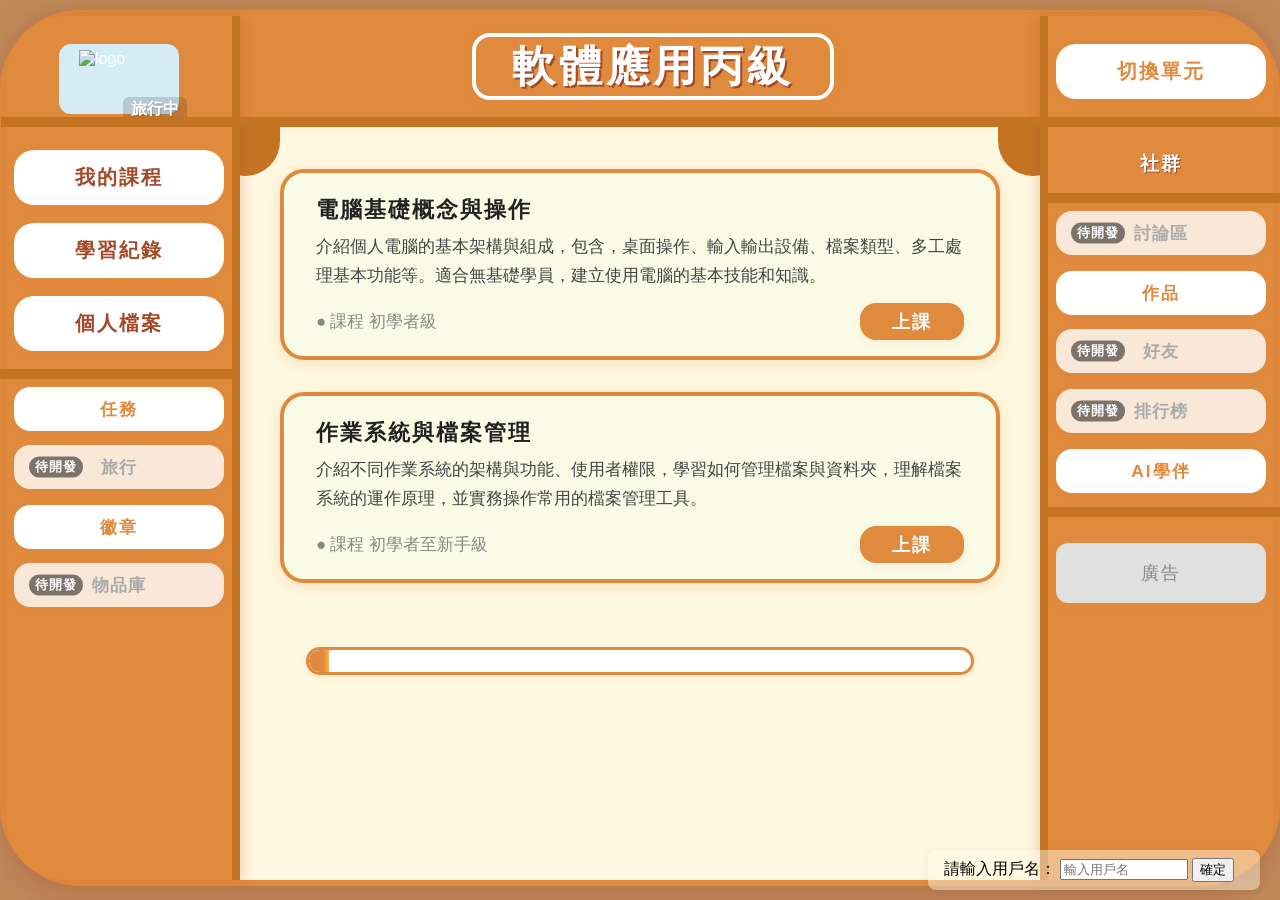
==== commit f96e161f: "Updates" ====
--- a/Main.html
+++ b/Main.html
@@ -157,11 +157,7 @@
       <div class="main-header">
         <div class="ball" style="left:-30px;"></div>
         <div class="ball" style="right:36px;"></div>
-        <span class="main-title">軟體應用丙級</span>
-        <div class="right-btn-group" style="z-index: 2;">
-          <button class="challenge-btn" onclick="showChallengeModal()">挑戰</button>
-          <button class="bell-btn">🔔</button>
-        </div>
+        <span class="main-title">軟體應用丙級</span>  
       </div>
       <div class="dark-frame"
         style="margin-left: 7px; background-color: #C47323; width: 131%; z-index: 5; align-self: center;"></div>
--- a/Main.css
+++ b/Main.css
@@ -425,7 +425,7 @@
   /* 保持較低 */
   width: 70px;
   height: 50px;
-  margin-top: 20px;
+  margin-top: 10px;
   background: #C47323;
   border-radius: 0 0 100px 100px;
   display: inline-block;
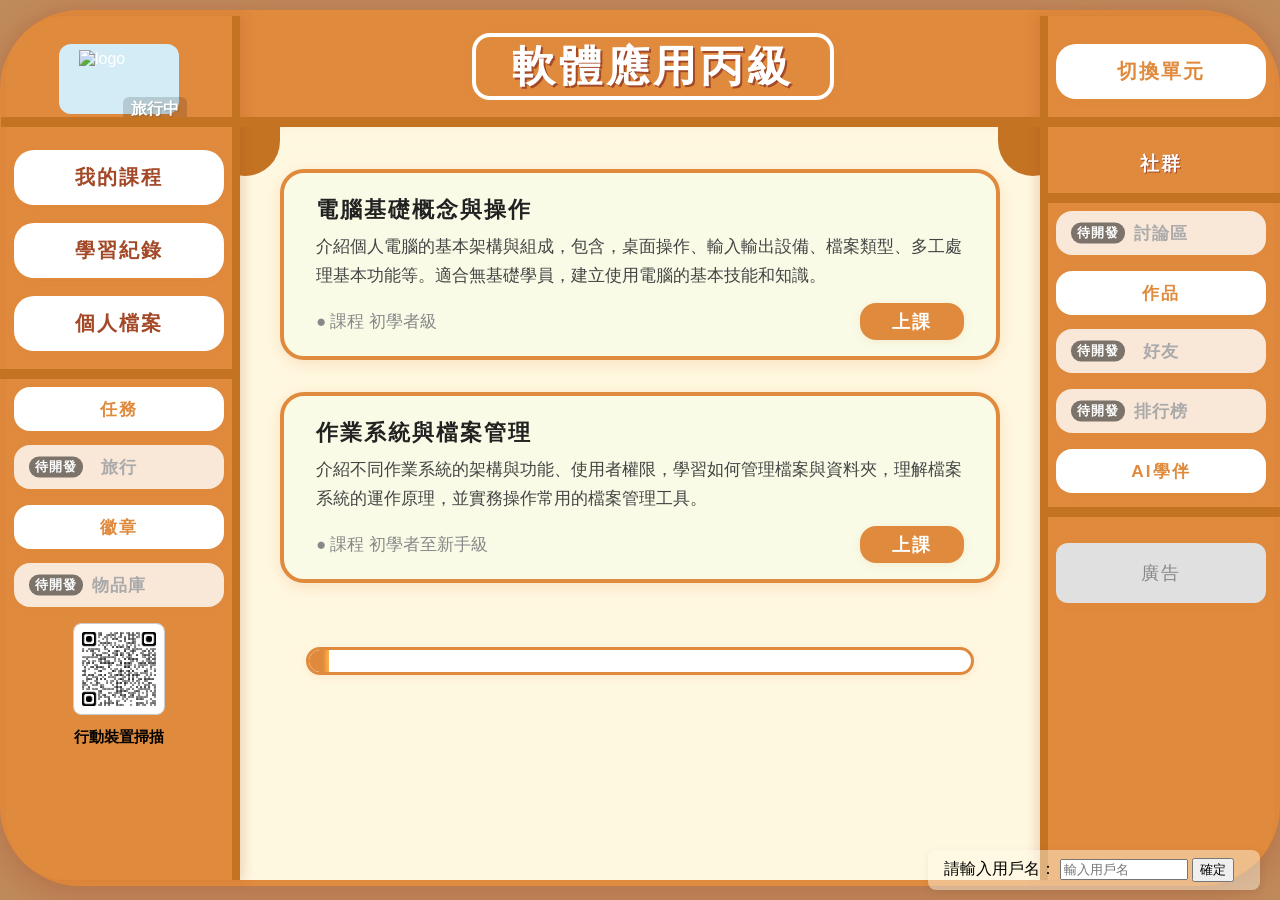
==== commit 6a205d9e: "Updates" ====
--- a/Main.html
+++ b/Main.html
@@ -136,7 +136,7 @@
     <span id="sync-status" style="margin-left:10px;color:#888;font-size:0.95em;"></span>
   </div>
   <div class="main-card">
-    <!-- 側邊欄 -->
+      <!-- 側邊欄 -->
     <div class="sidebar">
       <div class="logo-box">
         <img src="images/3/runing_cat.gif" alt="logo" class="logo-img">
@@ -151,13 +151,16 @@
       <button class="group-btn disabled-btn">旅行</button>
       <button class="nav-btn2" onclick="showPage('page-badge')">徽章</button>
       <button class="group-btn disabled-btn">物品庫</button>
+        <img src="images/QR_Code.png" alt="QR Code" style="width: 90px; height: 90px; border-radius: 8px; border: 1px solid #ccc; background: #fff;" />
+        <div style="font-size: 0.95em; color: #000000; margin-top: 4px; font-family: 'Microsoft JhengHei', '微軟正黑體', sans-serif; font-weight: bold;">行動裝置掃描</div>
     </div>
+    
     <!-- 主區塊：標題列+內容 -->
     <div class="main-area">
       <div class="main-header">
         <div class="ball" style="left:-30px;"></div>
         <div class="ball" style="right:36px;"></div>
-        <span class="main-title">軟體應用丙級</span>  
+        <span class="main-title">軟體應用丙級</span>
       </div>
       <div class="dark-frame"
         style="margin-left: 7px; background-color: #C47323; width: 131%; z-index: 5; align-self: center;"></div>
@@ -425,7 +428,7 @@
     </div>
     <!-- 右側欄 -->
     <div class="rightbar">
-      <button class="unit-btn1" onclick="window.location.href='blank.html'">切換單元</button>
+      <button class="unit-btn1" onclick="window.location.href='blank.hrml'">切換單元</button>
       <div class="dark-frame" style="visibility:hidden; margin-left: 12px;"></div>
       <div class="section-title">社群</div>
       <div class="dark-frame" style="margin-left: 12px;"></div>
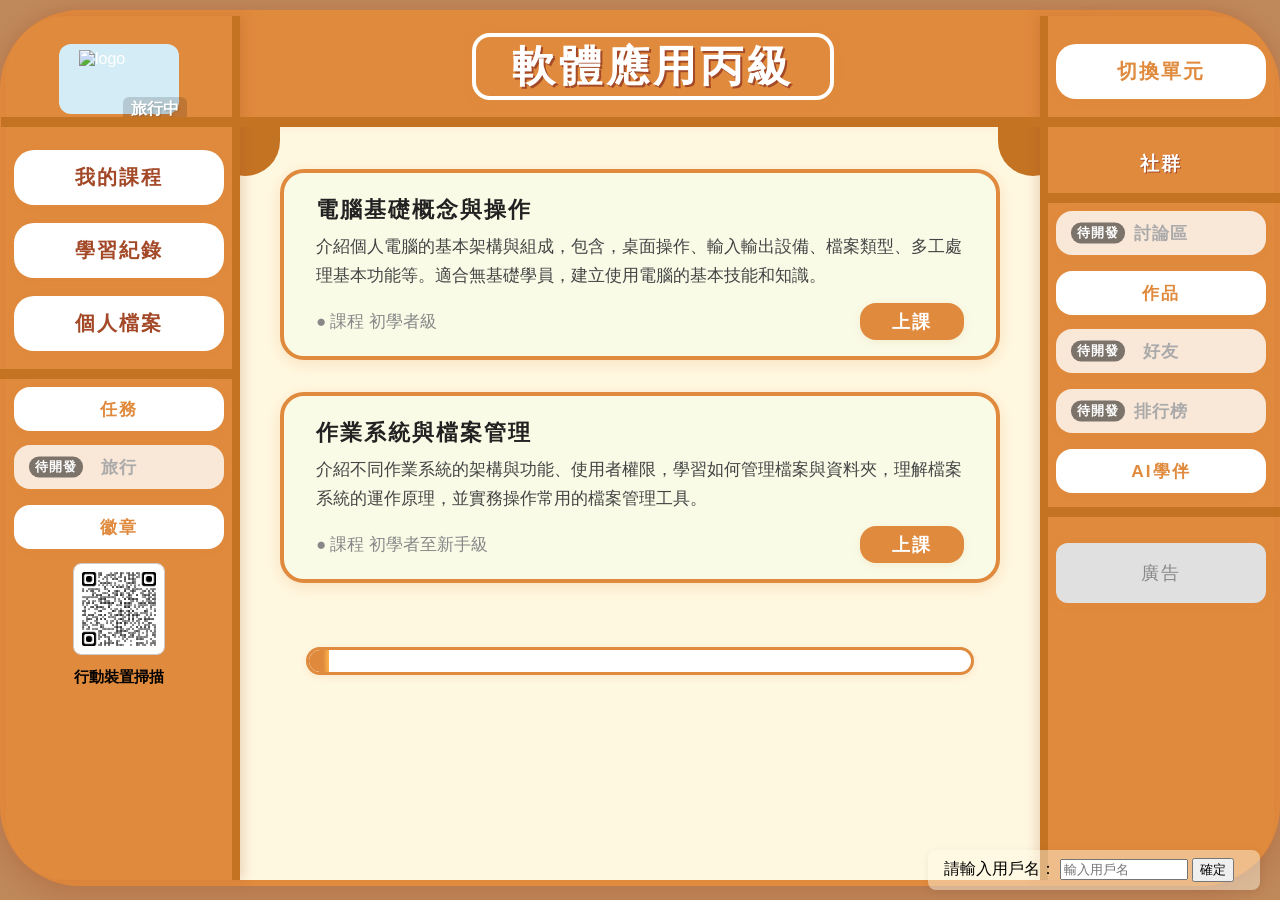
==== commit 54630d93: "Updates" ====
--- a/Main.html
+++ b/Main.html
@@ -150,7 +150,6 @@
       <button class="nav-btn2" onclick="showPage('page-mission')">任務</button>
       <button class="group-btn disabled-btn">旅行</button>
       <button class="nav-btn2" onclick="showPage('page-badge')">徽章</button>
-      <button class="group-btn disabled-btn">物品庫</button>
         <img src="images/QR_Code.png" alt="QR Code" style="width: 90px; height: 90px; border-radius: 8px; border: 1px solid #ccc; background: #fff;" />
         <div style="font-size: 0.95em; color: #000000; margin-top: 4px; font-family: 'Microsoft JhengHei', '微軟正黑體', sans-serif; font-weight: bold;">行動裝置掃描</div>
     </div>
